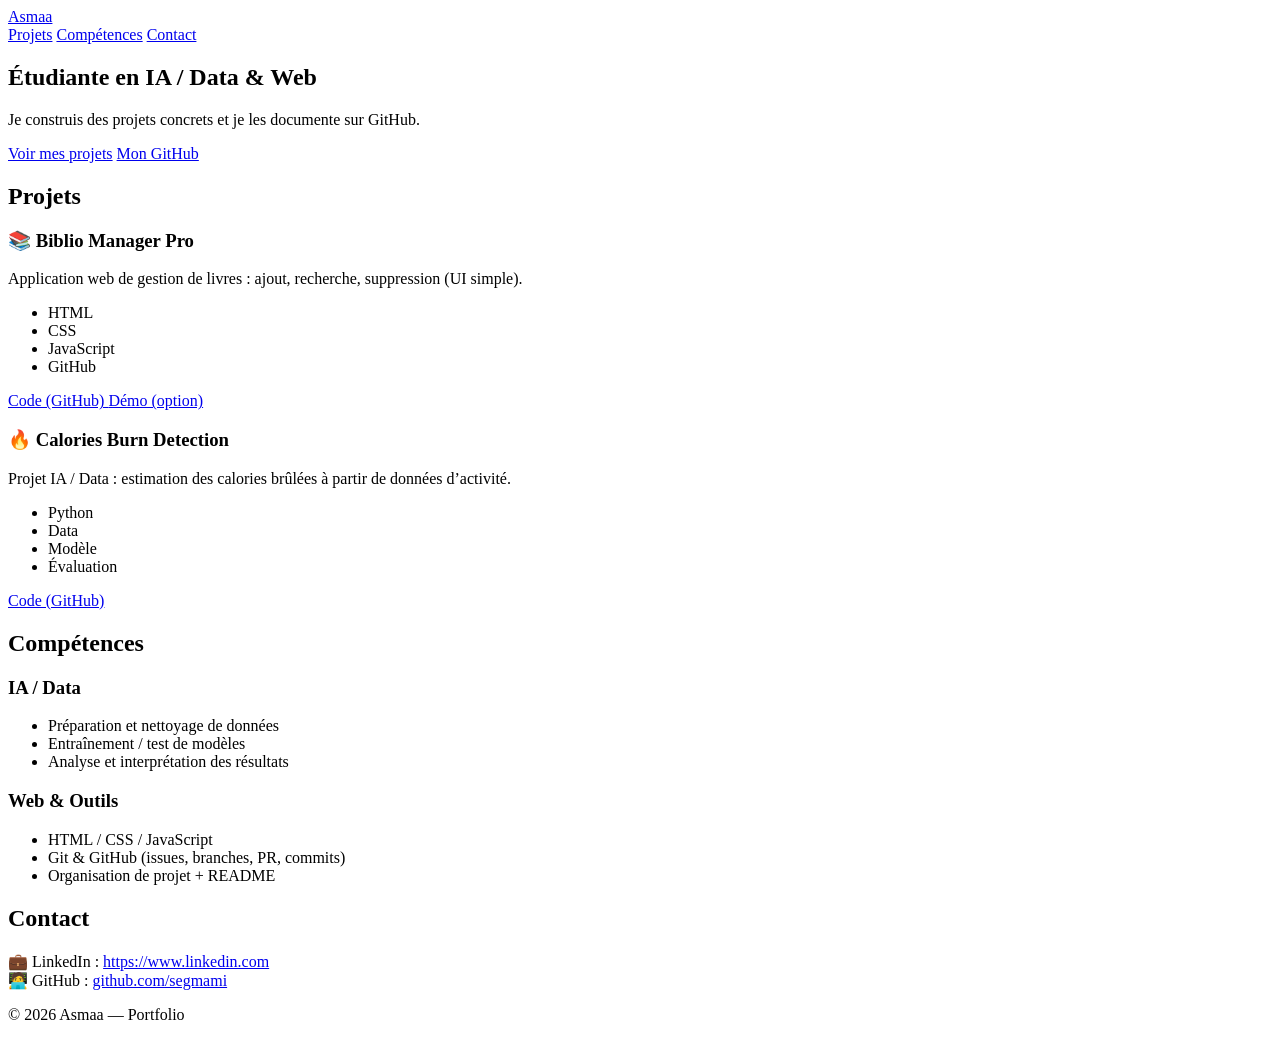
==== index.html @ 9094cfb7 "Update GitHub links and contact information" ====
<!doctype html>
<html lang="fr">
<head>
  <meta charset="utf-8" />
  <meta name="viewport" content="width=device-width, initial-scale=1" />
  <title>Portfolio — Asmaa</title>
  <meta name="description" content="Portfolio GitHub — projets Web & IA/Data" />
  <link rel="stylesheet" href="style.css" />
</head>

<body>
  <header class="header">
    <div class="container">
      <nav class="nav">
        <a class="logo" href="#top">Asmaa</a>
        <div class="nav-links">
          <a href="#projets">Projets</a>
          <a href="#competences">Compétences</a>
          <a href="#contact">Contact</a>
        </div>
      </nav>

      <section class="hero" id="top">
        <h1>Étudiante en IA / Data & Web</h1>
        <p class="subtitle">
          Je construis des projets concrets et je les documente sur GitHub.
        </p>
        <div class="hero-actions">
          <a class="btn primary" href="#projets">Voir mes projets</a>
          <a class="btn" href="https://github.com/segmami" target="_blank" rel="noreferrer">
            Mon GitHub
          </a>
        </div>
      </section>
    </div>
  </header>

  <main class="container">
    <section id="projets" class="section">
      <h2>Projets</h2>

      <div class="grid">
        <article class="card">
          <h3>📚 Biblio Manager Pro</h3>
          <p>
            Application web de gestion de livres : ajout, recherche, suppression (UI simple).
          </p>
          <ul class="tags">
            <li>HTML</li><li>CSS</li><li>JavaScript</li><li>GitHub</li>
          </ul>
          <div class="card-actions">
            <a class="btn small" href="https://github.com/segmami/biblio-manager-pro" target="_blank" rel="noreferrer">
              Code (GitHub)
            </a>
            <a class="btn small ghost" href="#" target="_blank" rel="noreferrer">
              Démo (option)
            </a>
          </div>
        </article>

        <article class="card">
          <h3>🔥 Calories Burn Detection</h3>
          <p>
            Projet IA / Data : estimation des calories brûlées à partir de données d’activité.
          </p>
          <ul class="tags">
            <li>Python</li><li>Data</li><li>Modèle</li><li>Évaluation</li>
          </ul>
          <div class="card-actions">
            <a class="btn small" href="https://github.com/segmami/CALORIES" target="_blank" rel="noreferrer">
              Code (GitHub)
            </a>
          </div>
        </article>
      </div>
    </section>

    <section id="competences" class="section">
      <h2>Compétences</h2>
      <div class="two-cols">
        <div class="panel">
          <h3>IA / Data</h3>
          <ul>
            <li>Préparation et nettoyage de données</li>
            <li>Entraînement / test de modèles</li>
            <li>Analyse et interprétation des résultats</li>
          </ul>
        </div>
        <div class="panel">
          <h3>Web & Outils</h3>
          <ul>
            <li>HTML / CSS / JavaScript</li>
            <li>Git & GitHub (issues, branches, PR, commits)</li>
            <li>Organisation de projet + README</li>
          </ul>
        </div>
      </div>
    </section>

    <section id="contact" class="section">
      <h2>Contact</h2>
      <p>
        💼 LinkedIn : <a href="#" target="_blank" rel="noreferrer">https://www.linkedin.com</a><br />
        🧑‍💻 GitHub : <a href="https://github.com/segmami" target="_blank" rel="noreferrer">github.com/segmami</a>
      </p>
    </section>

    <footer class="footer">
      <p>© <span id="year"></span> Asmaa — Portfolio</p>
    </footer>
  </main>

  <script>
    document.getElementById("year").textContent = new Date().getFullYear();
  </script>
</body>
</html>
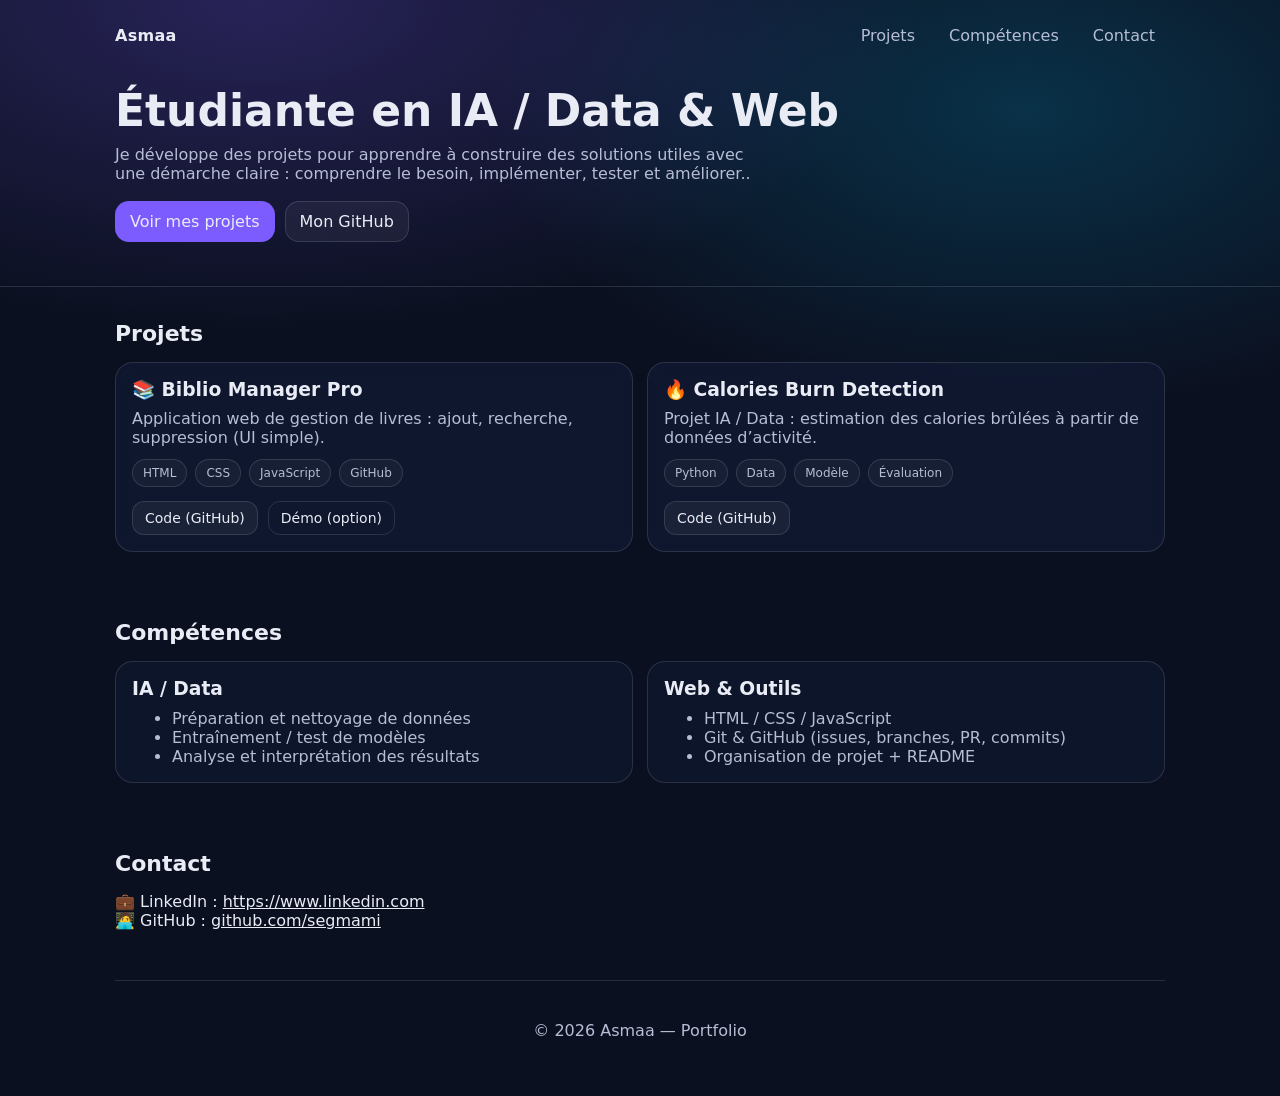
==== commit 89ed9786: "Update title and subtitle in index.html Updated the title and subtitle in the HTML file to include f" ====
--- a/index.html
+++ b/index.html
@@ -3,7 +3,7 @@
 <head>
   <meta charset="utf-8" />
   <meta name="viewport" content="width=device-width, initial-scale=1" />
-  <title>Portfolio — Asmaa</title>
+  <title>Portfolio — Asmaa SEGMAMI</title>
   <meta name="description" content="Portfolio GitHub — projets Web & IA/Data" />
   <link rel="stylesheet" href="style.css" />
 </head>
@@ -23,7 +23,7 @@
       <section class="hero" id="top">
         <h1>Étudiante en IA / Data & Web</h1>
         <p class="subtitle">
-          Je construis des projets concrets et je les documente sur GitHub.
+          Je développe des projets pour apprendre à construire des solutions utiles avec une démarche claire : comprendre le besoin, implémenter, tester et améliorer..
         </p>
         <div class="hero-actions">
           <a class="btn primary" href="#projets">Voir mes projets</a>
--- a/style.css
+++ b/style.css
@@ -0,0 +1,158 @@
+:root{
+  --bg:#0b1020;
+  --card:#111a33;
+  --text:#e9ecf5;
+  --muted:#b6bdd4;
+  --line:rgba(255,255,255,.12);
+  --accent:#7c5cff;
+}
+
+*{ box-sizing:border-box; }
+html{ scroll-behavior:smooth; }
+body{
+  margin:0;
+  font-family: system-ui, -apple-system, Segoe UI, Roboto, Arial, sans-serif;
+  background: radial-gradient(1200px 600px at 20% 0%, rgba(124,92,255,.25), transparent 55%),
+              radial-gradient(900px 500px at 80% 10%, rgba(0,200,255,.18), transparent 60%),
+              var(--bg);
+  color:var(--text);
+}
+
+a{ color:inherit; }
+.container{ width:min(1050px, 92%); margin:0 auto; }
+
+.header{
+  border-bottom:1px solid var(--line);
+  padding:18px 0 34px;
+}
+
+.nav{
+  display:flex;
+  align-items:center;
+  justify-content:space-between;
+  gap:16px;
+}
+
+.logo{
+  font-weight:800;
+  text-decoration:none;
+  letter-spacing:.3px;
+}
+
+.nav-links{
+  display:flex;
+  gap:14px;
+}
+
+.nav-links a{
+  text-decoration:none;
+  color:var(--muted);
+  padding:8px 10px;
+  border-radius:10px;
+}
+.nav-links a:hover{
+  background:rgba(255,255,255,.06);
+  color:var(--text);
+}
+
+.hero{ padding:34px 0 10px; }
+.hero h1{
+  margin:0 0 10px;
+  font-size: clamp(28px, 4vw, 44px);
+  line-height:1.1;
+}
+.subtitle{
+  margin:0 0 18px;
+  color:var(--muted);
+  font-size: 16px;
+  max-width: 65ch;
+}
+
+.hero-actions{ display:flex; gap:10px; flex-wrap:wrap; }
+
+.btn{
+  display:inline-block;
+  text-decoration:none;
+  border:1px solid var(--line);
+  padding:10px 14px;
+  border-radius:14px;
+  color:var(--text);
+  background:rgba(255,255,255,.05);
+}
+.btn:hover{ background:rgba(255,255,255,.09); }
+.btn.primary{
+  background:var(--accent);
+  border-color:transparent;
+}
+.btn.primary:hover{ filter:brightness(1.05); }
+.btn.small{ padding:8px 12px; border-radius:12px; font-size:14px; }
+.btn.ghost{ background:transparent; }
+
+.section{ padding:34px 0; }
+.section h2{
+  margin:0 0 16px;
+  font-size: 22px;
+}
+
+.grid{
+  display:grid;
+  grid-template-columns: repeat(2, minmax(0, 1fr));
+  gap:14px;
+}
+@media (max-width: 820px){
+  .grid{ grid-template-columns: 1fr; }
+}
+
+.card{
+  background:rgba(17,26,51,.75);
+  border:1px solid var(--line);
+  border-radius:18px;
+  padding:16px;
+  backdrop-filter: blur(8px);
+}
+.card h3{ margin:0 0 8px; }
+.card p{ margin:0 0 12px; color:var(--muted); }
+
+.tags{
+  list-style:none;
+  display:flex;
+  flex-wrap:wrap;
+  gap:8px;
+  padding:0;
+  margin:0 0 14px;
+}
+.tags li{
+  font-size:12px;
+  color:var(--muted);
+  border:1px solid var(--line);
+  padding:6px 10px;
+  border-radius:999px;
+  background:rgba(255,255,255,.04);
+}
+
+.card-actions{ display:flex; gap:10px; flex-wrap:wrap; }
+
+.two-cols{
+  display:grid;
+  grid-template-columns: repeat(2, minmax(0, 1fr));
+  gap:14px;
+}
+@media (max-width: 820px){
+  .two-cols{ grid-template-columns: 1fr; }
+}
+
+.panel{
+  background:rgba(17,26,51,.55);
+  border:1px solid var(--line);
+  border-radius:18px;
+  padding:16px;
+}
+.panel h3{ margin:0 0 10px; }
+.panel ul{ margin:0; color:var(--muted); }
+
+.footer{
+  padding:24px 0 40px;
+  border-top:1px solid var(--line);
+  color:var(--muted);
+  text-align:center;
+}
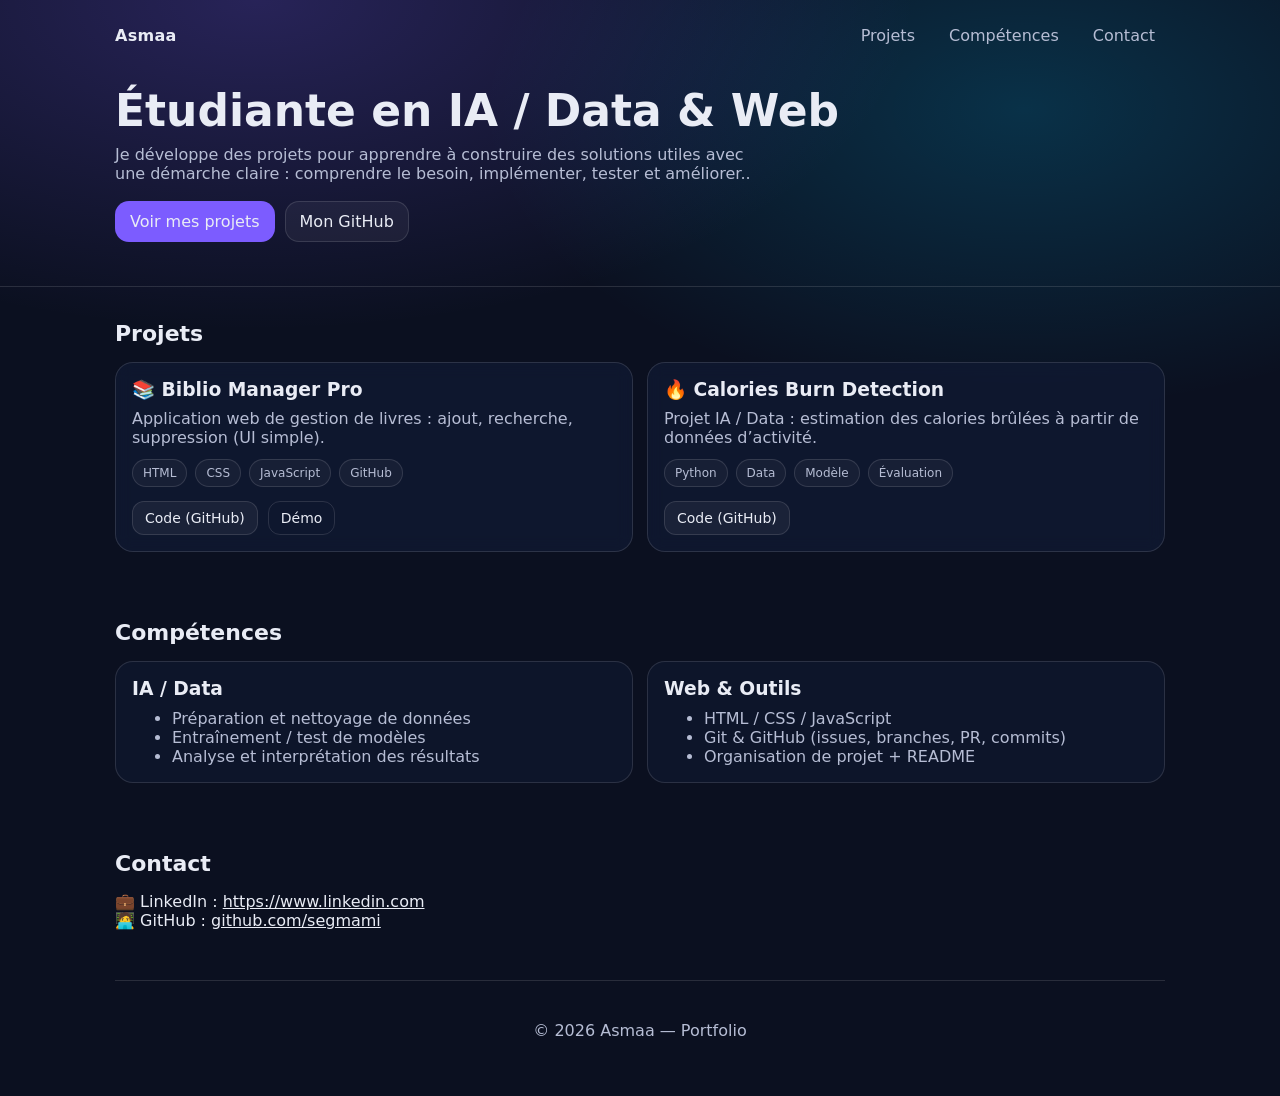
==== commit c2730c10: "Update demo link in index.html" ====
--- a/index.html
+++ b/index.html
@@ -52,8 +52,8 @@
             <a class="btn small" href="https://github.com/segmami/biblio-manager-pro" target="_blank" rel="noreferrer">
               Code (GitHub)
             </a>
-            <a class="btn small ghost" href="#" target="_blank" rel="noreferrer">
-              Démo (option)
+            <a class="btn small ghost" href="https://segmami.github.io/biblio-manager-pro/" target="_blank" rel="noreferrer">
+              Démo
             </a>
           </div>
         </article>
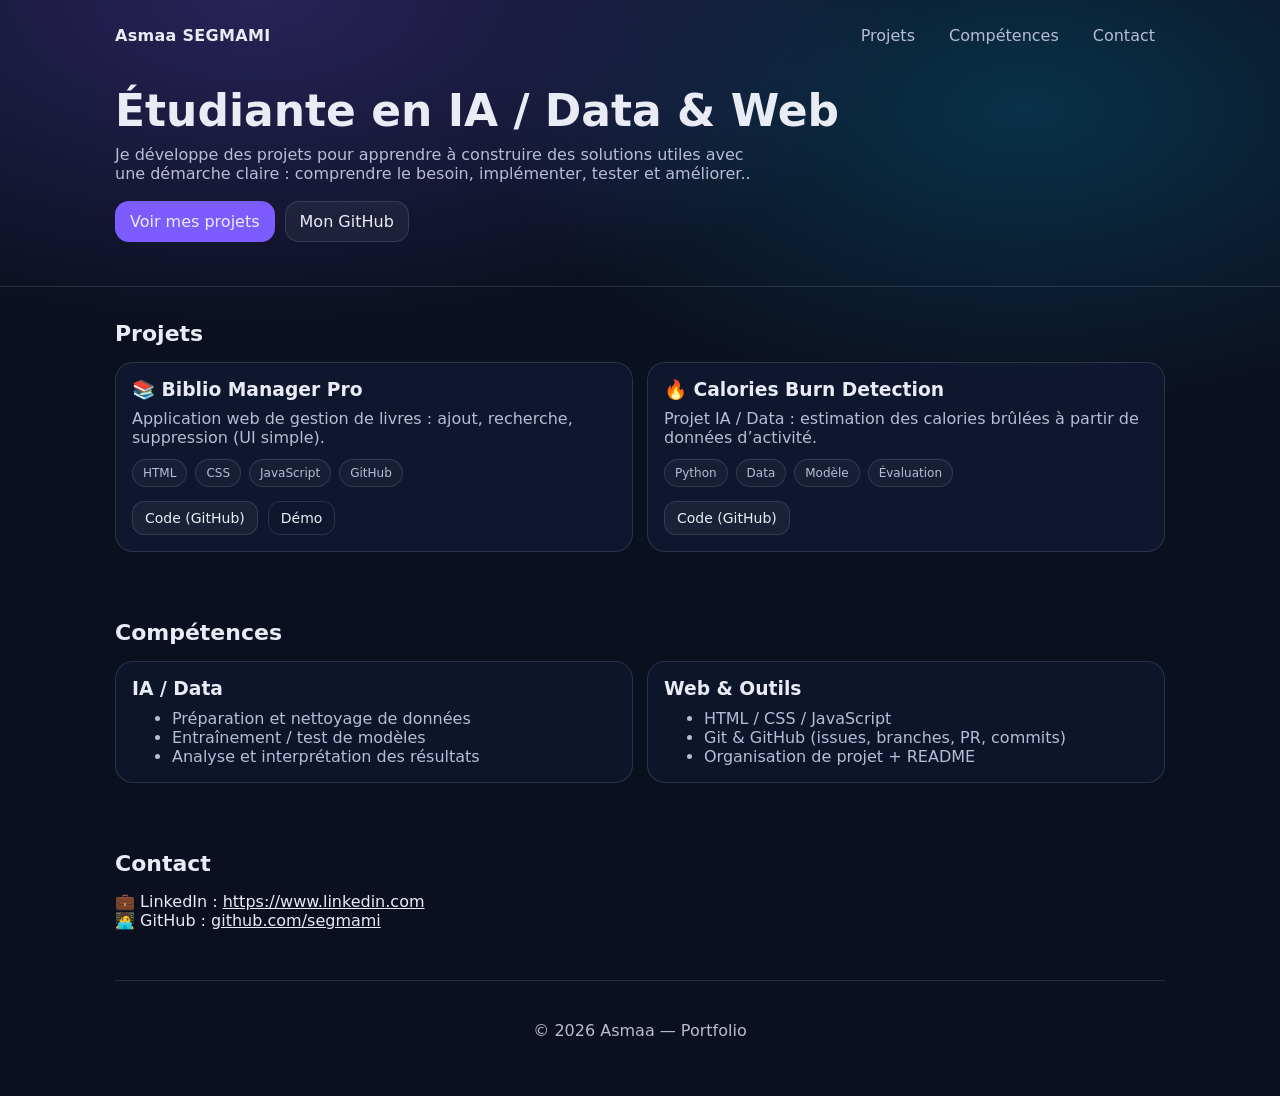
==== commit e2491182: "Update title and logo name in index.html" ====
--- a/index.html
+++ b/index.html
@@ -3,7 +3,7 @@
 <head>
   <meta charset="utf-8" />
   <meta name="viewport" content="width=device-width, initial-scale=1" />
-  <title>Portfolio — Asmaa SEGMAMI</title>
+  <title>Portfolio — Asmaa</title>
   <meta name="description" content="Portfolio GitHub — projets Web & IA/Data" />
   <link rel="stylesheet" href="style.css" />
 </head>
@@ -12,7 +12,7 @@
   <header class="header">
     <div class="container">
       <nav class="nav">
-        <a class="logo" href="#top">Asmaa</a>
+        <a class="logo" href="#top">Asmaa SEGMAMI</a>
         <div class="nav-links">
           <a href="#projets">Projets</a>
           <a href="#competences">Compétences</a>
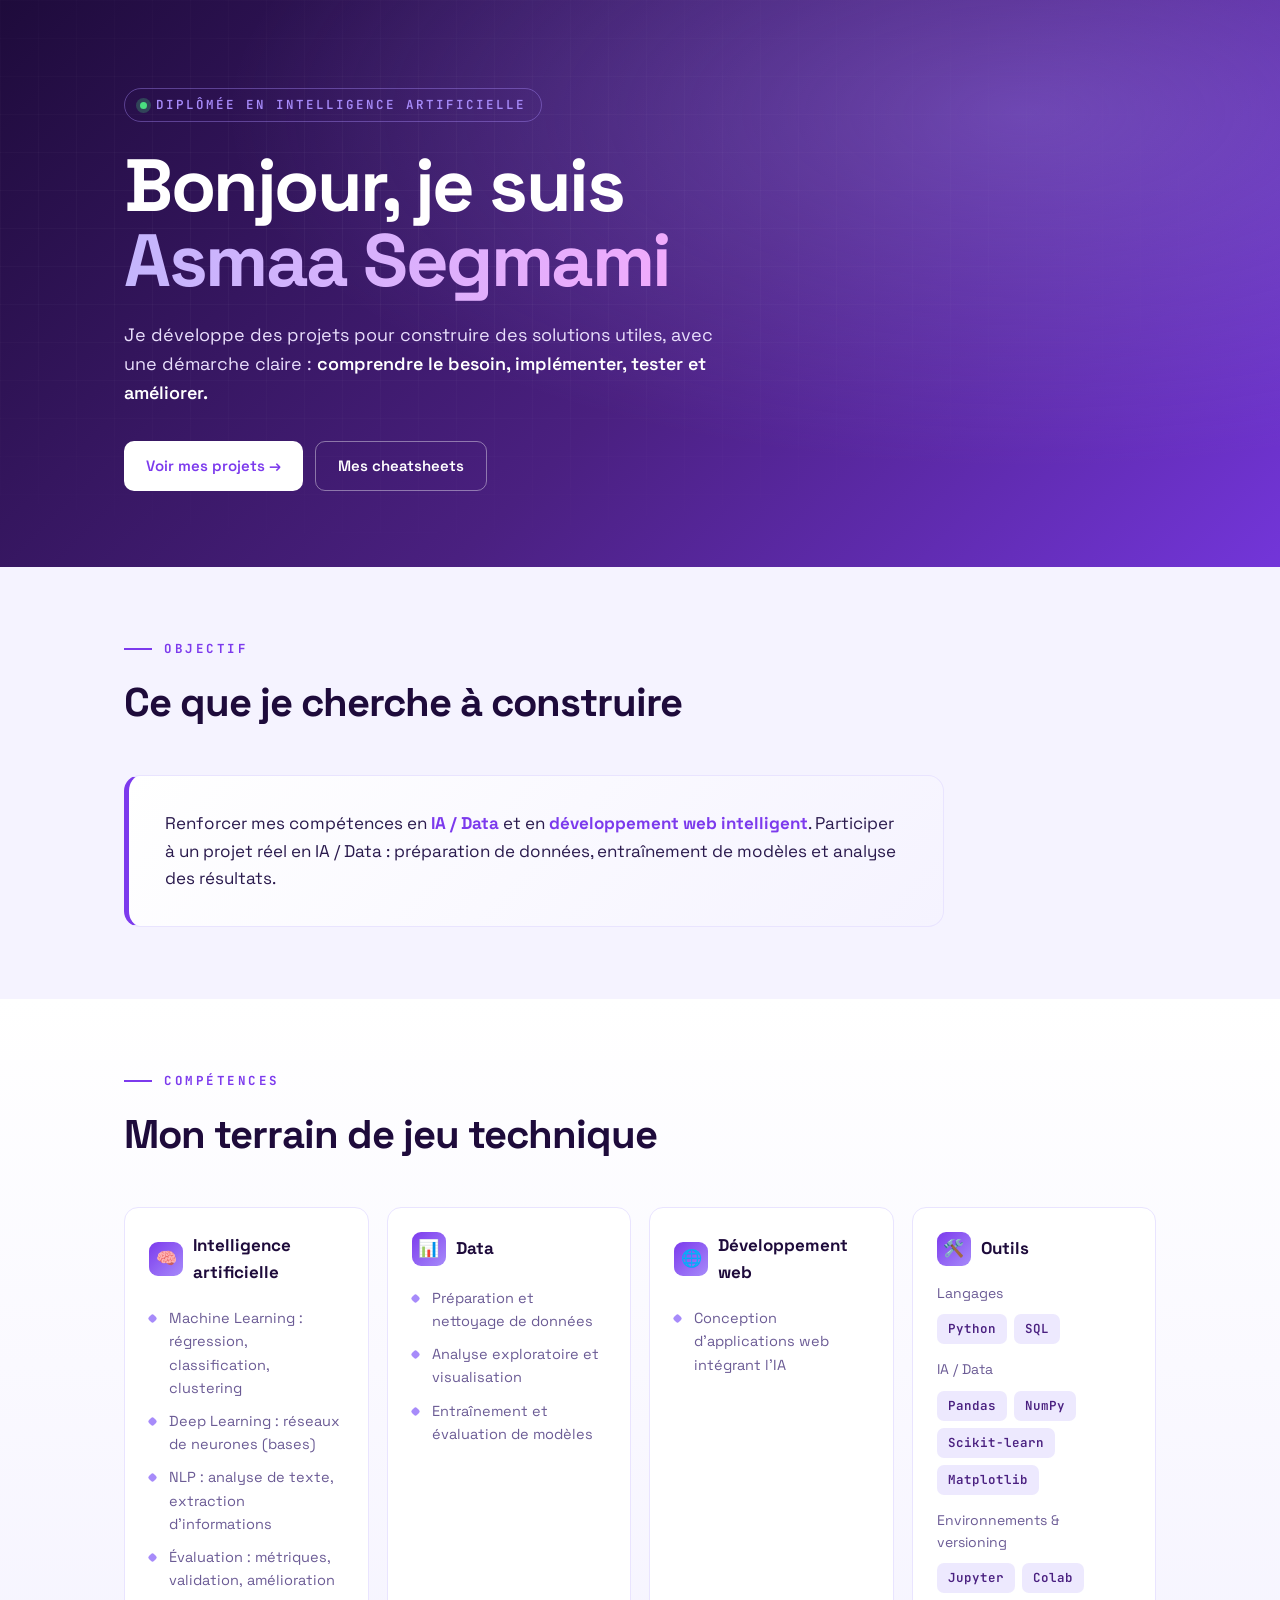
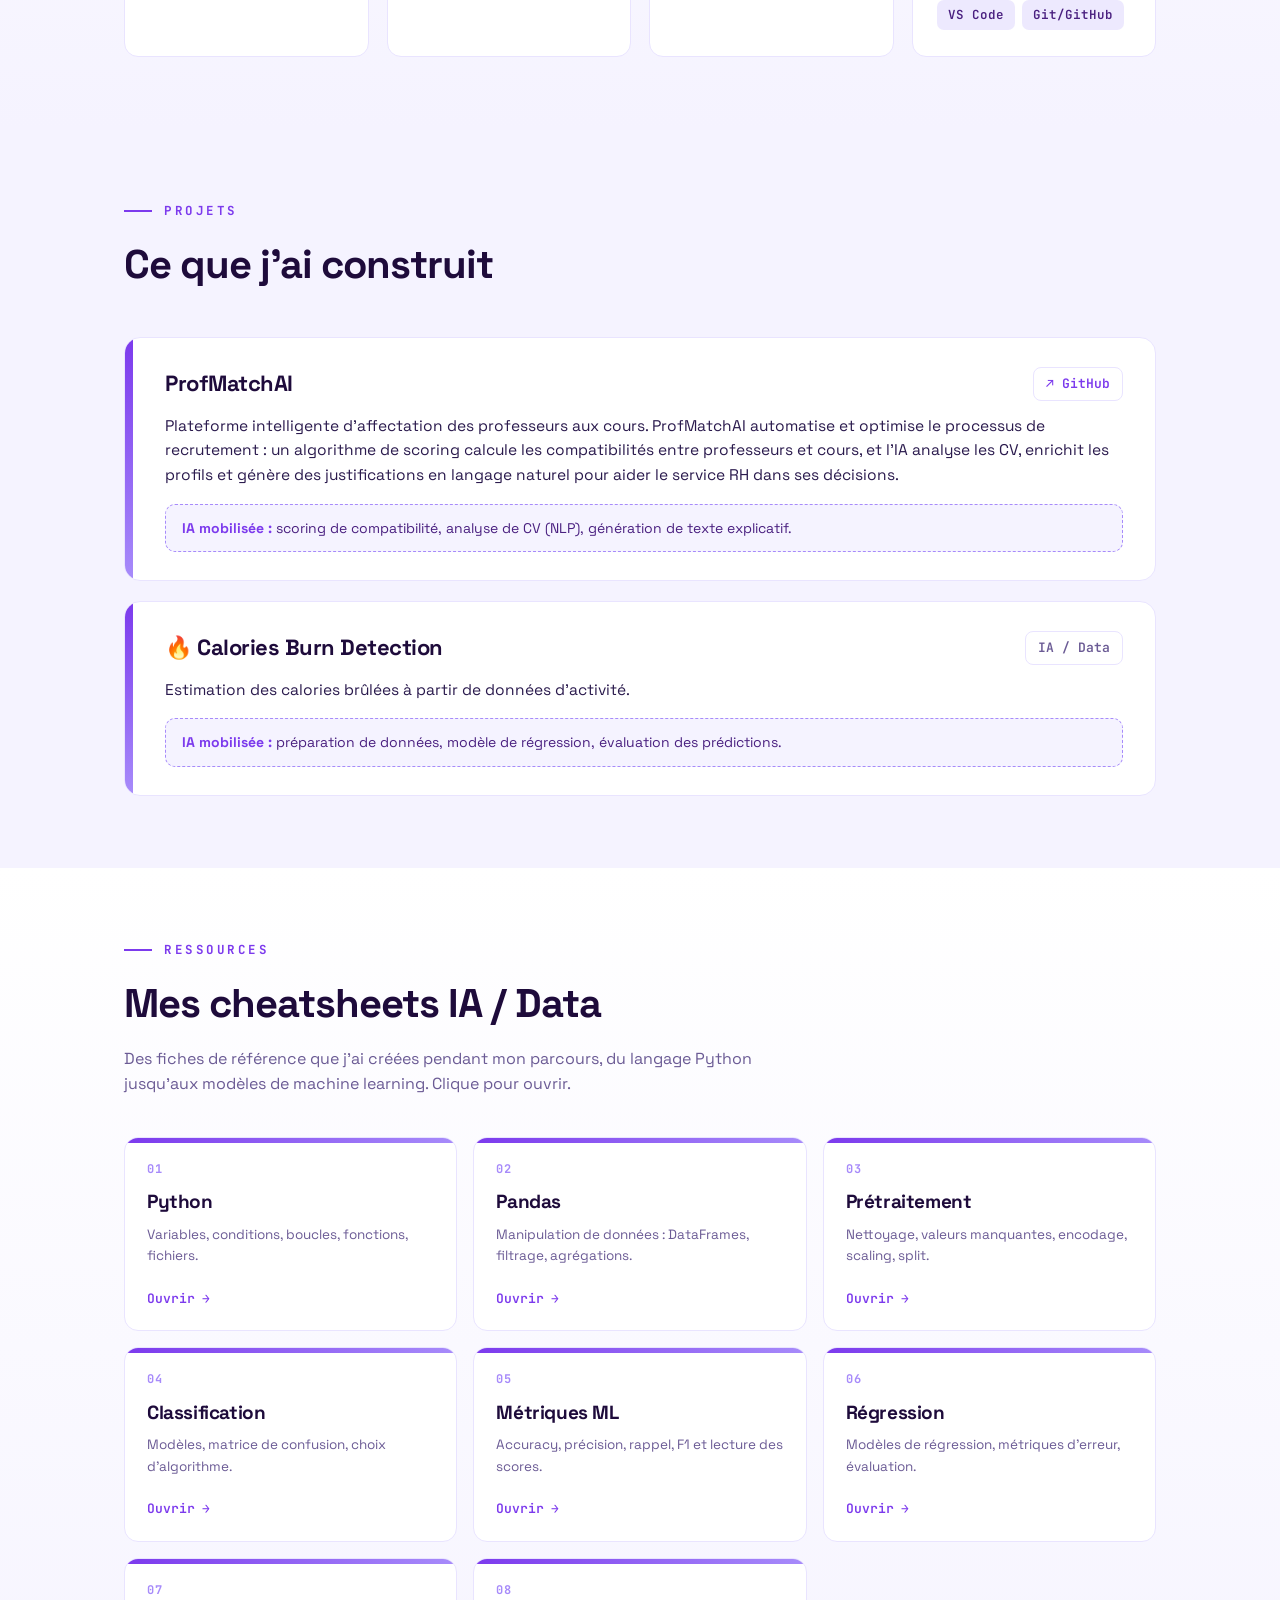
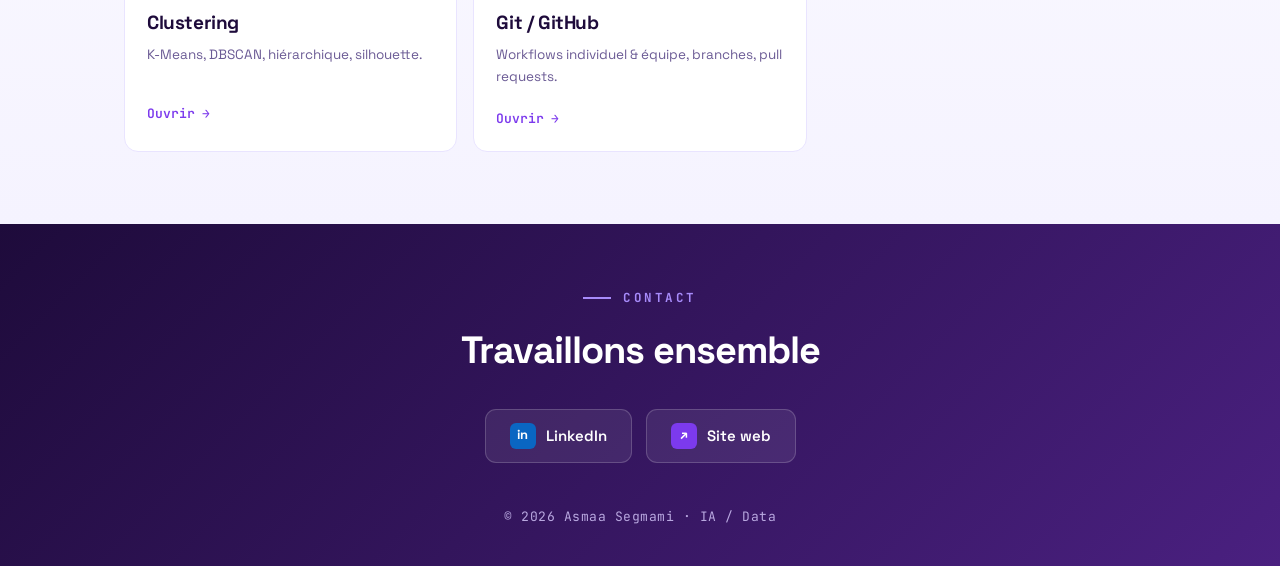
==== commit 5d7f164a: "Add files via upload" ====
--- a/index.html
+++ b/index.html
@@ -1,117 +1,515 @@
-<!doctype html>
+<!DOCTYPE html>
 <html lang="fr">
 <head>
-  <meta charset="utf-8" />
-  <meta name="viewport" content="width=device-width, initial-scale=1" />
-  <title>Portfolio — Asmaa</title>
-  <meta name="description" content="Portfolio GitHub — projets Web & IA/Data" />
-  <link rel="stylesheet" href="style.css" />
+<meta charset="UTF-8">
+<meta name="viewport" content="width=device-width, initial-scale=1.0">
+<title>Asmaa Segmami · Portfolio IA / Data</title>
+<link rel="preconnect" href="https://fonts.googleapis.com">
+<link href="https://fonts.googleapis.com/css2?family=Space+Grotesk:wght@400;500;600;700;800&family=JetBrains+Mono:wght@400;600;700&display=swap" rel="stylesheet">
+<style>
+  :root {
+    --deep:   #1e0b3b;
+    --dark:   #2d1554;
+    --mid:    #4a2080;
+    --accent: #7c3aed;
+    --accent2:#8b5cf6;
+    --soft:   #a78bfa;
+    --light:  #ede9fe;
+    --pale:   #f5f3ff;
+    --white:  #ffffff;
+    --ink:    #2a1a4d;
+    --muted:  #6b5b95;
+    --code-bg:#140830;
+    --line:   #e9e4ff;
+  }
+
+  * { box-sizing: border-box; margin: 0; padding: 0; }
+  html { scroll-behavior: smooth; }
+  body {
+    background: var(--pale);
+    font-family: 'Space Grotesk', sans-serif;
+    color: var(--ink);
+    line-height: 1.6;
+    -webkit-font-smoothing: antialiased;
+  }
+  a { color: inherit; text-decoration: none; }
+  .wrap { max-width: 1080px; margin: 0 auto; padding: 0 24px; }
+
+  /* ---------- HERO ---------- */
+  .hero {
+    background:
+      radial-gradient(ellipse at 80% 20%, rgba(167,139,250,0.35) 0%, transparent 55%),
+      linear-gradient(135deg, var(--deep) 0%, var(--mid) 55%, var(--accent) 110%);
+    color: var(--white);
+    padding: 88px 0 76px;
+    position: relative;
+    overflow: hidden;
+  }
+  .hero::after {
+    content: '';
+    position: absolute;
+    inset: 0;
+    background-image:
+      linear-gradient(rgba(255,255,255,0.04) 1px, transparent 1px),
+      linear-gradient(90deg, rgba(255,255,255,0.04) 1px, transparent 1px);
+    background-size: 38px 38px;
+    mask-image: radial-gradient(ellipse at 30% 40%, #000 0%, transparent 75%);
+  }
+  .hero-inner { position: relative; z-index: 1; }
+  .eyebrow {
+    display: inline-flex; align-items: center; gap: 9px;
+    font-family: 'JetBrains Mono', monospace;
+    font-size: 12.5px; font-weight: 600; letter-spacing: 2px; text-transform: uppercase;
+    color: var(--soft);
+    border: 1px solid rgba(167,139,250,0.4);
+    border-radius: 999px;
+    padding: 6px 15px;
+    margin-bottom: 26px;
+  }
+  .eyebrow .dot {
+    width: 7px; height: 7px; border-radius: 50%; background: #4ade80;
+    box-shadow: 0 0 0 4px rgba(74,222,128,0.25);
+  }
+  .hero h1 {
+    font-size: clamp(40px, 7vw, 74px);
+    font-weight: 800;
+    letter-spacing: -2.5px;
+    line-height: 1.02;
+    margin-bottom: 22px;
+  }
+  .hero h1 .grad {
+    background: linear-gradient(90deg, #c4b5fd, #f0abfc);
+    -webkit-background-clip: text; background-clip: text; color: transparent;
+  }
+  .hero p {
+    font-size: 18px;
+    max-width: 620px;
+    color: #e9defc;
+    margin-bottom: 34px;
+  }
+  .hero p b { color: #fff; font-weight: 600; }
+  .cta-row { display: flex; flex-wrap: wrap; gap: 12px; }
+  .btn {
+    display: inline-flex; align-items: center; gap: 8px;
+    font-weight: 600; font-size: 15px;
+    padding: 12px 22px; border-radius: 10px;
+    transition: transform .15s ease, box-shadow .15s ease;
+  }
+  .btn-main { background: var(--white); color: var(--accent); }
+  .btn-main:hover { transform: translateY(-2px); box-shadow: 0 10px 26px rgba(0,0,0,0.28); }
+  .btn-ghost { border: 1.5px solid rgba(255,255,255,0.4); color: #fff; }
+  .btn-ghost:hover { background: rgba(255,255,255,0.1); transform: translateY(-2px); }
+
+  /* ---------- SECTION SHELL ---------- */
+  section.block { padding: 72px 0; }
+  .sec-head { margin-bottom: 40px; }
+  .sec-kicker {
+    font-family: 'JetBrains Mono', monospace;
+    font-size: 12.5px; font-weight: 700; letter-spacing: 2.5px; text-transform: uppercase;
+    color: var(--accent);
+    display: flex; align-items: center; gap: 12px;
+    margin-bottom: 12px;
+  }
+  .sec-kicker::before {
+    content: ''; width: 28px; height: 2px; background: var(--accent); display: inline-block;
+  }
+  .sec-title {
+    font-size: clamp(28px, 4vw, 40px);
+    font-weight: 800; letter-spacing: -1px; color: var(--deep);
+  }
+
+  /* ---------- OBJECTIF ---------- */
+  .objectif {
+    background: linear-gradient(135deg, #fff 0%, var(--pale) 100%);
+    border: 1.5px solid var(--line);
+    border-left: 5px solid var(--accent);
+    border-radius: 16px;
+    padding: 34px 36px;
+    font-size: 17px;
+    color: var(--ink);
+    max-width: 820px;
+  }
+  .objectif b { color: var(--accent); font-weight: 700; }
+
+  /* ---------- COMPETENCES ---------- */
+  .skills-grid {
+    display: grid;
+    grid-template-columns: repeat(auto-fit, minmax(240px, 1fr));
+    gap: 18px;
+  }
+  .skill-card {
+    background: var(--white);
+    border: 1.5px solid var(--line);
+    border-radius: 14px;
+    padding: 24px 24px 26px;
+    transition: transform .18s ease, box-shadow .18s ease, border-color .18s ease;
+  }
+  .skill-card:hover {
+    transform: translateY(-4px);
+    box-shadow: 0 16px 34px rgba(124,58,237,0.13);
+    border-color: var(--soft);
+  }
+  .skill-card h3 {
+    font-size: 17px; font-weight: 800; color: var(--deep);
+    display: flex; align-items: center; gap: 10px;
+    margin-bottom: 16px;
+  }
+  .skill-ico {
+    width: 34px; height: 34px; border-radius: 9px;
+    display: inline-flex; align-items: center; justify-content: center;
+    background: linear-gradient(135deg, var(--accent), var(--soft));
+    color: #fff; font-size: 17px; flex-shrink: 0;
+  }
+  .skill-card ul { list-style: none; }
+  .skill-card li {
+    font-size: 14.5px; color: var(--muted);
+    padding: 5px 0 5px 20px; position: relative;
+  }
+  .skill-card li::before {
+    content: ''; position: absolute; left: 0; top: 13px;
+    width: 7px; height: 7px; border-radius: 2px;
+    background: var(--soft); transform: rotate(45deg);
+  }
+  .chips { display: flex; flex-wrap: wrap; gap: 7px; margin-top: 4px; }
+  .chip {
+    font-family: 'JetBrains Mono', monospace;
+    font-size: 12.5px; font-weight: 600;
+    background: var(--light); color: var(--mid);
+    padding: 5px 11px; border-radius: 7px;
+  }
+
+  /* ---------- PROJETS ---------- */
+  .proj { display: flex; flex-direction: column; gap: 20px; }
+  .proj-card {
+    background: var(--white);
+    border: 1.5px solid var(--line);
+    border-radius: 16px;
+    overflow: hidden;
+    display: grid;
+    grid-template-columns: 8px 1fr;
+    transition: box-shadow .18s ease, transform .18s ease;
+  }
+  .proj-card:hover { box-shadow: 0 18px 40px rgba(124,58,237,0.12); transform: translateY(-3px); }
+  .proj-bar { background: linear-gradient(180deg, var(--accent), var(--soft)); }
+  .proj-body { padding: 28px 32px; }
+  .proj-top { display: flex; align-items: center; justify-content: space-between; flex-wrap: wrap; gap: 10px; margin-bottom: 12px; }
+  .proj-name { font-size: 22px; font-weight: 800; color: var(--deep); letter-spacing: -0.5px; }
+  .proj-link {
+    font-family: 'JetBrains Mono', monospace; font-size: 13px; font-weight: 600;
+    color: var(--accent); display: inline-flex; align-items: center; gap: 6px;
+    border: 1px solid var(--line); border-radius: 8px; padding: 6px 12px;
+    transition: background .15s ease;
+  }
+  .proj-link:hover { background: var(--pale); }
+  .proj-desc { font-size: 15.5px; color: var(--ink); margin-bottom: 16px; }
+  .proj-ai {
+    font-size: 14px; color: var(--mid);
+    background: var(--pale); border-radius: 10px; padding: 12px 16px;
+    border: 1px dashed var(--soft);
+  }
+  .proj-ai b { color: var(--accent); }
+
+  /* ---------- CHEATSHEETS GALLERY ---------- */
+  .cs-grid {
+    display: grid;
+    grid-template-columns: repeat(auto-fill, minmax(250px, 1fr));
+    gap: 16px;
+  }
+  .cs-card {
+    position: relative;
+    background: var(--white);
+    border: 1.5px solid var(--line);
+    border-radius: 14px;
+    padding: 22px 22px 20px;
+    overflow: hidden;
+    transition: transform .18s ease, box-shadow .18s ease, border-color .18s ease;
+  }
+  .cs-card::before {
+    content: '';
+    position: absolute; top: 0; left: 0; right: 0; height: 5px;
+    background: linear-gradient(90deg, var(--accent), var(--soft));
+  }
+  .cs-card:hover {
+    transform: translateY(-5px);
+    box-shadow: 0 18px 38px rgba(124,58,237,0.16);
+    border-color: var(--soft);
+  }
+  .cs-num {
+    font-family: 'JetBrains Mono', monospace;
+    font-size: 12px; font-weight: 700; color: var(--soft);
+    letter-spacing: 1px;
+  }
+  .cs-title {
+    font-size: 19px; font-weight: 800; color: var(--deep);
+    margin: 8px 0 6px; letter-spacing: -0.4px;
+  }
+  .cs-tag { font-size: 13.5px; color: var(--muted); margin-bottom: 18px; min-height: 38px; }
+  .cs-open {
+    font-family: 'JetBrains Mono', monospace; font-size: 13px; font-weight: 600;
+    color: var(--accent); display: inline-flex; align-items: center; gap: 7px;
+  }
+  .cs-open .arr { transition: transform .15s ease; }
+  .cs-card:hover .cs-open .arr { transform: translateX(4px); }
+  .cs-link-abs { position: absolute; inset: 0; }
+
+  /* ---------- CONTACT / FOOTER ---------- */
+  footer {
+    background: linear-gradient(135deg, var(--deep), var(--mid));
+    color: #fff;
+    padding: 64px 0 38px;
+    text-align: center;
+  }
+  footer .sec-kicker { color: var(--soft); justify-content: center; }
+  footer .sec-kicker::before { background: var(--soft); }
+  footer h2 { font-size: clamp(26px, 4vw, 38px); font-weight: 800; letter-spacing: -1px; margin-bottom: 28px; }
+  .contact-row { display: flex; flex-wrap: wrap; gap: 14px; justify-content: center; margin-bottom: 44px; }
+  .contact-btn {
+    display: inline-flex; align-items: center; gap: 10px;
+    font-weight: 600; font-size: 15px;
+    padding: 13px 24px; border-radius: 11px;
+    background: rgba(255,255,255,0.08);
+    border: 1px solid rgba(255,255,255,0.18);
+    transition: background .15s ease, transform .15s ease;
+  }
+  .contact-btn:hover { background: rgba(255,255,255,0.16); transform: translateY(-2px); }
+  .contact-btn .ic {
+    width: 26px; height: 26px; border-radius: 6px;
+    display: inline-flex; align-items: center; justify-content: center;
+    font-weight: 800; font-size: 13px; flex-shrink: 0;
+  }
+  .ic-li { background: #0a66c2; }
+  .ic-gh { background: #1a1a1a; }
+  .ic-web { background: var(--accent); }
+  .copyr { font-size: 13px; color: #b9a8e0; font-family: 'JetBrains Mono', monospace; letter-spacing: 0.5px; }
+
+  @media (max-width: 600px) {
+    .hero { padding: 64px 0 56px; }
+    section.block { padding: 54px 0; }
+    .objectif { padding: 26px 24px; }
+    .proj-body { padding: 22px 22px; }
+  }
+</style>
 </head>
-
 <body>
-  <header class="header">
-    <div class="container">
-      <nav class="nav">
-        <a class="logo" href="#top">Asmaa SEGMAMI</a>
-        <div class="nav-links">
-          <a href="#projets">Projets</a>
-          <a href="#competences">Compétences</a>
-          <a href="#contact">Contact</a>
+
+<!-- HERO -->
+<header class="hero">
+  <div class="wrap hero-inner">
+    <span class="eyebrow"><span class="dot"></span>Diplômée en intelligence artificielle</span>
+    <h1>Bonjour, je suis<br><span class="grad">Asmaa Segmami</span></h1>
+    <p>Je développe des projets pour construire des solutions utiles, avec une démarche claire : <b>comprendre le besoin, implémenter, tester et améliorer.</b></p>
+    <div class="cta-row">
+      <a class="btn btn-main" href="#projets">Voir mes projets →</a>
+      <a class="btn btn-ghost" href="#cheatsheets">Mes cheatsheets</a>
+    </div>
+  </div>
+</header>
+
+<!-- OBJECTIF -->
+<section class="block" id="objectif">
+  <div class="wrap">
+    <div class="sec-head">
+      <div class="sec-kicker">Objectif</div>
+      <h2 class="sec-title">Ce que je cherche à construire</h2>
+    </div>
+    <div class="objectif">
+      Renforcer mes compétences en <b>IA / Data</b> et en <b>développement web intelligent</b>.
+      Participer à un projet réel en IA / Data : préparation de données, entraînement de modèles
+      et analyse des résultats.
+    </div>
+  </div>
+</section>
+
+<!-- COMPETENCES -->
+<section class="block" id="competences" style="background:linear-gradient(180deg,#fff,var(--pale));">
+  <div class="wrap">
+    <div class="sec-head">
+      <div class="sec-kicker">Compétences</div>
+      <h2 class="sec-title">Mon terrain de jeu technique</h2>
+    </div>
+    <div class="skills-grid">
+
+      <div class="skill-card">
+        <h3><span class="skill-ico">🧠</span>Intelligence artificielle</h3>
+        <ul>
+          <li>Machine Learning : régression, classification, clustering</li>
+          <li>Deep Learning : réseaux de neurones (bases)</li>
+          <li>NLP : analyse de texte, extraction d'informations</li>
+          <li>Évaluation : métriques, validation, amélioration</li>
+        </ul>
+      </div>
+
+      <div class="skill-card">
+        <h3><span class="skill-ico">📊</span>Data</h3>
+        <ul>
+          <li>Préparation et nettoyage de données</li>
+          <li>Analyse exploratoire et visualisation</li>
+          <li>Entraînement et évaluation de modèles</li>
+        </ul>
+      </div>
+
+      <div class="skill-card">
+        <h3><span class="skill-ico">🌐</span>Développement web</h3>
+        <ul>
+          <li>Conception d'applications web intégrant l'IA</li>
+        </ul>
+      </div>
+
+      <div class="skill-card">
+        <h3><span class="skill-ico">🛠️</span>Outils</h3>
+        <p style="font-size:14px;color:var(--muted);margin-bottom:10px;">Langages</p>
+        <div class="chips"><span class="chip">Python</span><span class="chip">SQL</span></div>
+        <p style="font-size:14px;color:var(--muted);margin:14px 0 10px;">IA / Data</p>
+        <div class="chips"><span class="chip">Pandas</span><span class="chip">NumPy</span><span class="chip">Scikit-learn</span><span class="chip">Matplotlib</span></div>
+        <p style="font-size:14px;color:var(--muted);margin:14px 0 10px;">Environnements & versioning</p>
+        <div class="chips"><span class="chip">Jupyter</span><span class="chip">Colab</span><span class="chip">VS Code</span><span class="chip">Git/GitHub</span></div>
+      </div>
+
+    </div>
+  </div>
+</section>
+
+<!-- PROJETS -->
+<section class="block" id="projets">
+  <div class="wrap">
+    <div class="sec-head">
+      <div class="sec-kicker">Projets</div>
+      <h2 class="sec-title">Ce que j'ai construit</h2>
+    </div>
+    <div class="proj">
+
+      <div class="proj-card">
+        <div class="proj-bar"></div>
+        <div class="proj-body">
+          <div class="proj-top">
+            <span class="proj-name">ProfMatchAI</span>
+            <a class="proj-link" href="https://github.com/YvanJaures/ProfMatchAI" target="_blank" rel="noopener">↗ GitHub</a>
+          </div>
+          <p class="proj-desc">
+            Plateforme intelligente d'affectation des professeurs aux cours. ProfMatchAI automatise
+            et optimise le processus de recrutement : un algorithme de scoring calcule les compatibilités
+            entre professeurs et cours, et l'IA analyse les CV, enrichit les profils et génère des
+            justifications en langage naturel pour aider le service RH dans ses décisions.
+          </p>
+          <div class="proj-ai"><b>IA mobilisée :</b> scoring de compatibilité, analyse de CV (NLP), génération de texte explicatif.</div>
         </div>
-      </nav>
-
-      <section class="hero" id="top">
-        <h1>Étudiante en IA / Data & Web</h1>
-        <p class="subtitle">
-          Je développe des projets pour apprendre à construire des solutions utiles avec une démarche claire : comprendre le besoin, implémenter, tester et améliorer..
-        </p>
-        <div class="hero-actions">
-          <a class="btn primary" href="#projets">Voir mes projets</a>
-          <a class="btn" href="https://github.com/segmami" target="_blank" rel="noreferrer">
-            Mon GitHub
-          </a>
+      </div>
+
+      <div class="proj-card">
+        <div class="proj-bar"></div>
+        <div class="proj-body">
+          <div class="proj-top">
+            <span class="proj-name">🔥 Calories Burn Detection</span>
+            <span class="proj-link" style="color:var(--muted);">IA / Data</span>
+          </div>
+          <p class="proj-desc">
+            Estimation des calories brûlées à partir de données d'activité.
+          </p>
+          <div class="proj-ai"><b>IA mobilisée :</b> préparation de données, modèle de régression, évaluation des prédictions.</div>
         </div>
-      </section>
-    </div>
-  </header>
-
-  <main class="container">
-    <section id="projets" class="section">
-      <h2>Projets</h2>
-
-      <div class="grid">
-        <article class="card">
-          <h3>📚 Biblio Manager Pro</h3>
-          <p>
-            Application web de gestion de livres : ajout, recherche, suppression (UI simple).
-          </p>
-          <ul class="tags">
-            <li>HTML</li><li>CSS</li><li>JavaScript</li><li>GitHub</li>
-          </ul>
-          <div class="card-actions">
-            <a class="btn small" href="https://github.com/segmami/biblio-manager-pro" target="_blank" rel="noreferrer">
-              Code (GitHub)
-            </a>
-            <a class="btn small ghost" href="https://segmami.github.io/biblio-manager-pro/" target="_blank" rel="noreferrer">
-              Démo
-            </a>
-          </div>
-        </article>
-
-        <article class="card">
-          <h3>🔥 Calories Burn Detection</h3>
-          <p>
-            Projet IA / Data : estimation des calories brûlées à partir de données d’activité.
-          </p>
-          <ul class="tags">
-            <li>Python</li><li>Data</li><li>Modèle</li><li>Évaluation</li>
-          </ul>
-          <div class="card-actions">
-            <a class="btn small" href="https://github.com/segmami/CALORIES" target="_blank" rel="noreferrer">
-              Code (GitHub)
-            </a>
-          </div>
-        </article>
-      </div>
-    </section>
-
-    <section id="competences" class="section">
-      <h2>Compétences</h2>
-      <div class="two-cols">
-        <div class="panel">
-          <h3>IA / Data</h3>
-          <ul>
-            <li>Préparation et nettoyage de données</li>
-            <li>Entraînement / test de modèles</li>
-            <li>Analyse et interprétation des résultats</li>
-          </ul>
-        </div>
-        <div class="panel">
-          <h3>Web & Outils</h3>
-          <ul>
-            <li>HTML / CSS / JavaScript</li>
-            <li>Git & GitHub (issues, branches, PR, commits)</li>
-            <li>Organisation de projet + README</li>
-          </ul>
-        </div>
-      </div>
-    </section>
-
-    <section id="contact" class="section">
-      <h2>Contact</h2>
-      <p>
-        💼 LinkedIn : <a href="#" target="_blank" rel="noreferrer">https://www.linkedin.com</a><br />
-        🧑‍💻 GitHub : <a href="https://github.com/segmami" target="_blank" rel="noreferrer">github.com/segmami</a>
+      </div>
+
+    </div>
+  </div>
+</section>
+
+<!-- CHEATSHEETS -->
+<section class="block" id="cheatsheets" style="background:linear-gradient(180deg,#fff,var(--pale));">
+  <div class="wrap">
+    <div class="sec-head">
+      <div class="sec-kicker">Ressources</div>
+      <h2 class="sec-title">Mes cheatsheets IA / Data</h2>
+      <p style="color:var(--muted);font-size:16px;margin-top:10px;max-width:640px;">
+        Des fiches de référence que j'ai créées pendant mon parcours, du langage Python jusqu'aux
+        modèles de machine learning. Clique pour ouvrir.
       </p>
-    </section>
-
-    <footer class="footer">
-      <p>© <span id="year"></span> Asmaa — Portfolio</p>
-    </footer>
-  </main>
-
-  <script>
-    document.getElementById("year").textContent = new Date().getFullYear();
-  </script>
+    </div>
+    <div class="cs-grid">
+
+      <div class="cs-card">
+        <a class="cs-link-abs" href="1_python_cheatsheet.html"></a>
+        <div class="cs-num">01</div>
+        <div class="cs-title">Python</div>
+        <div class="cs-tag">Variables, conditions, boucles, fonctions, fichiers.</div>
+        <span class="cs-open">Ouvrir <span class="arr">→</span></span>
+      </div>
+
+      <div class="cs-card">
+        <a class="cs-link-abs" href="2_pandas_cheatsheet.html"></a>
+        <div class="cs-num">02</div>
+        <div class="cs-title">Pandas</div>
+        <div class="cs-tag">Manipulation de données : DataFrames, filtrage, agrégations.</div>
+        <span class="cs-open">Ouvrir <span class="arr">→</span></span>
+      </div>
+
+      <div class="cs-card">
+        <a class="cs-link-abs" href="3_pretraitement_cheatsheet.html"></a>
+        <div class="cs-num">03</div>
+        <div class="cs-title">Prétraitement</div>
+        <div class="cs-tag">Nettoyage, valeurs manquantes, encodage, scaling, split.</div>
+        <span class="cs-open">Ouvrir <span class="arr">→</span></span>
+      </div>
+
+      <div class="cs-card">
+        <a class="cs-link-abs" href="4_classification_cheatsheet.html"></a>
+        <div class="cs-num">04</div>
+        <div class="cs-title">Classification</div>
+        <div class="cs-tag">Modèles, matrice de confusion, choix d'algorithme.</div>
+        <span class="cs-open">Ouvrir <span class="arr">→</span></span>
+      </div>
+
+      <div class="cs-card">
+        <a class="cs-link-abs" href="4_cheatsheet_ml_metrics.html"></a>
+        <div class="cs-num">05</div>
+        <div class="cs-title">Métriques ML</div>
+        <div class="cs-tag">Accuracy, précision, rappel, F1 et lecture des scores.</div>
+        <span class="cs-open">Ouvrir <span class="arr">→</span></span>
+      </div>
+
+      <div class="cs-card">
+        <a class="cs-link-abs" href="5_regression_cheatsheet.html"></a>
+        <div class="cs-num">06</div>
+        <div class="cs-title">Régression</div>
+        <div class="cs-tag">Modèles de régression, métriques d'erreur, évaluation.</div>
+        <span class="cs-open">Ouvrir <span class="arr">→</span></span>
+      </div>
+
+      <div class="cs-card">
+        <a class="cs-link-abs" href="6_clustering_cheatsheet.html"></a>
+        <div class="cs-num">07</div>
+        <div class="cs-title">Clustering</div>
+        <div class="cs-tag">K-Means, DBSCAN, hiérarchique, silhouette.</div>
+        <span class="cs-open">Ouvrir <span class="arr">→</span></span>
+      </div>
+
+      <div class="cs-card">
+        <a class="cs-link-abs" href="0_git-workflows.html"></a>
+        <div class="cs-num">08</div>
+        <div class="cs-title">Git / GitHub</div>
+        <div class="cs-tag">Workflows individuel & équipe, branches, pull requests.</div>
+        <span class="cs-open">Ouvrir <span class="arr">→</span></span>
+      </div>
+
+    </div>
+  </div>
+</section>
+
+<!-- CONTACT -->
+<footer id="contact">
+  <div class="wrap">
+    <div class="sec-kicker">Contact</div>
+    <h2>Travaillons ensemble</h2>
+    <div class="contact-row">
+      <a class="contact-btn" href="https://www.linkedin.com/in/asmaa-segmami/" target="_blank" rel="noopener">
+        <span class="ic ic-li">in</span> LinkedIn
+      </a>
+      <a class="contact-btn" href="https://segmami.github.io/" target="_blank" rel="noopener">
+        <span class="ic ic-web">↗</span> Site web
+      </a>
+    </div>
+    <div class="copyr">© 2026 Asmaa Segmami · IA / Data</div>
+  </div>
+</footer>
+
 </body>
 </html>
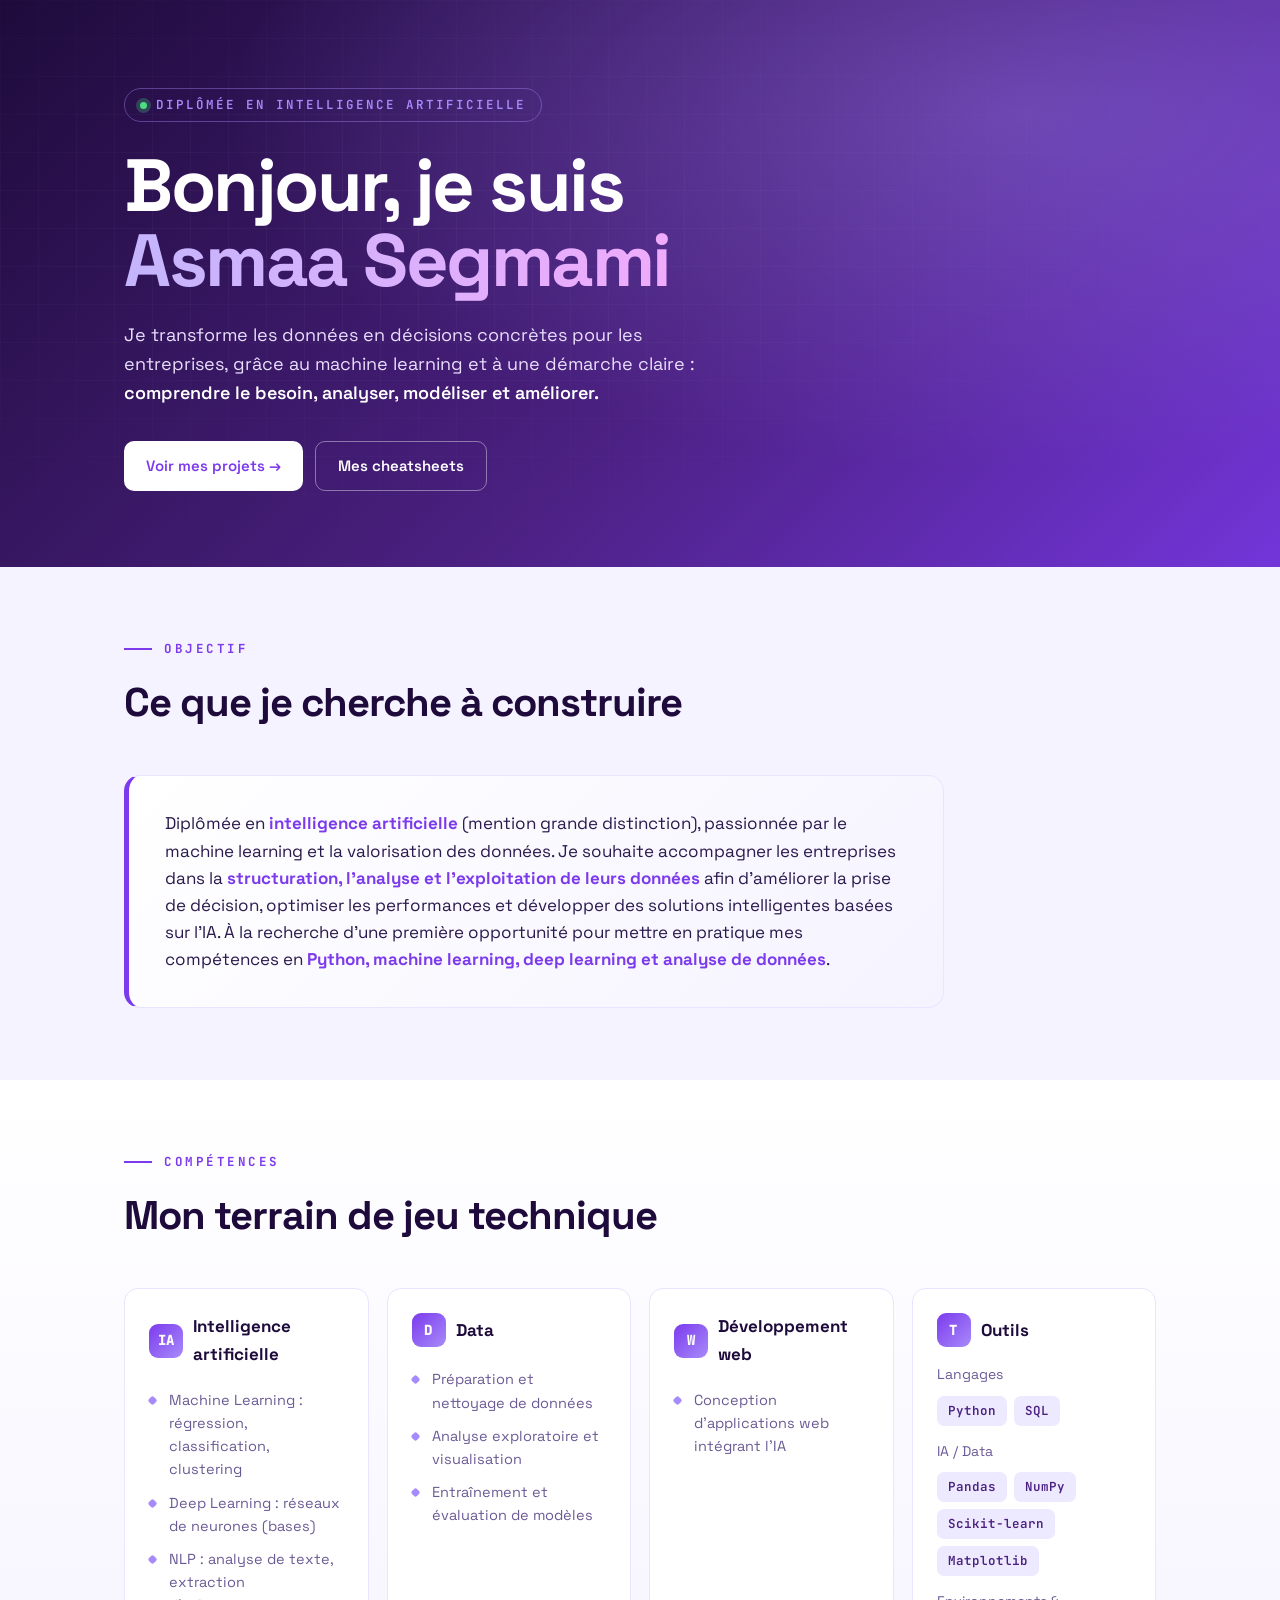
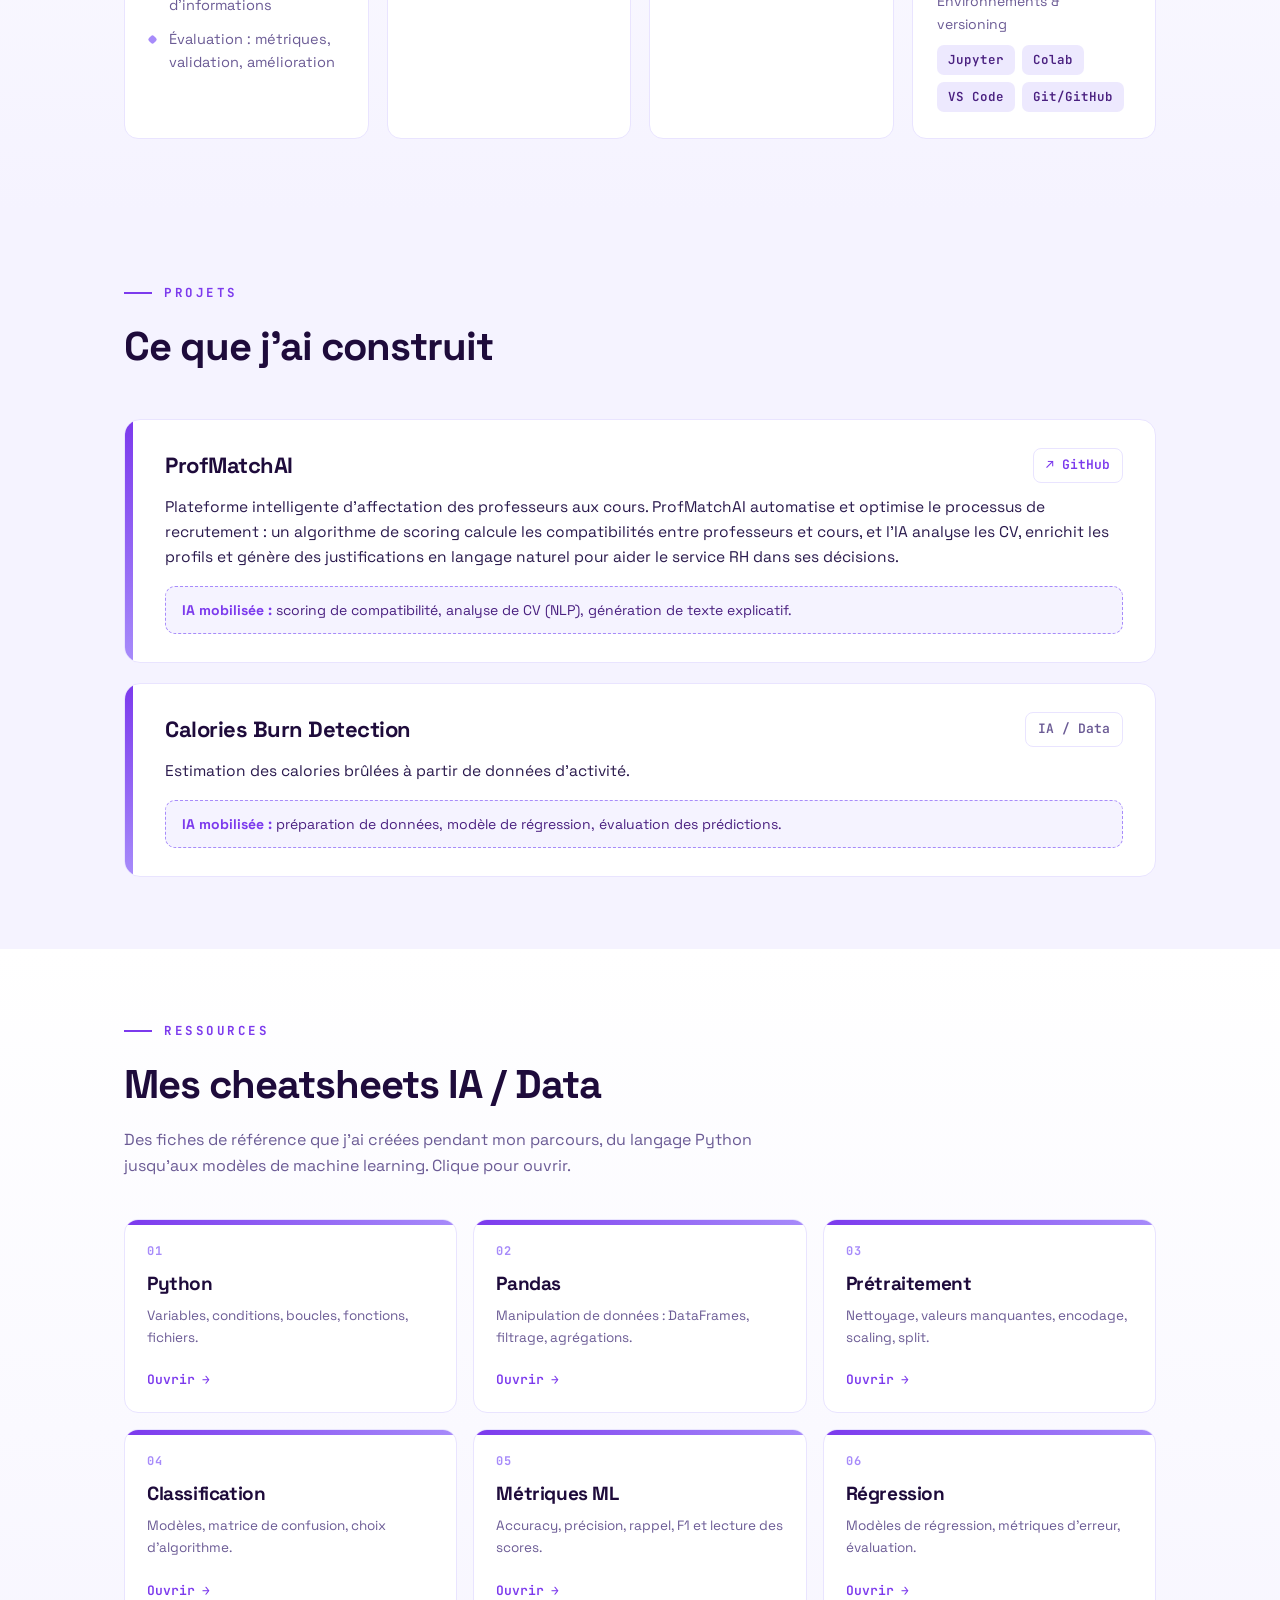
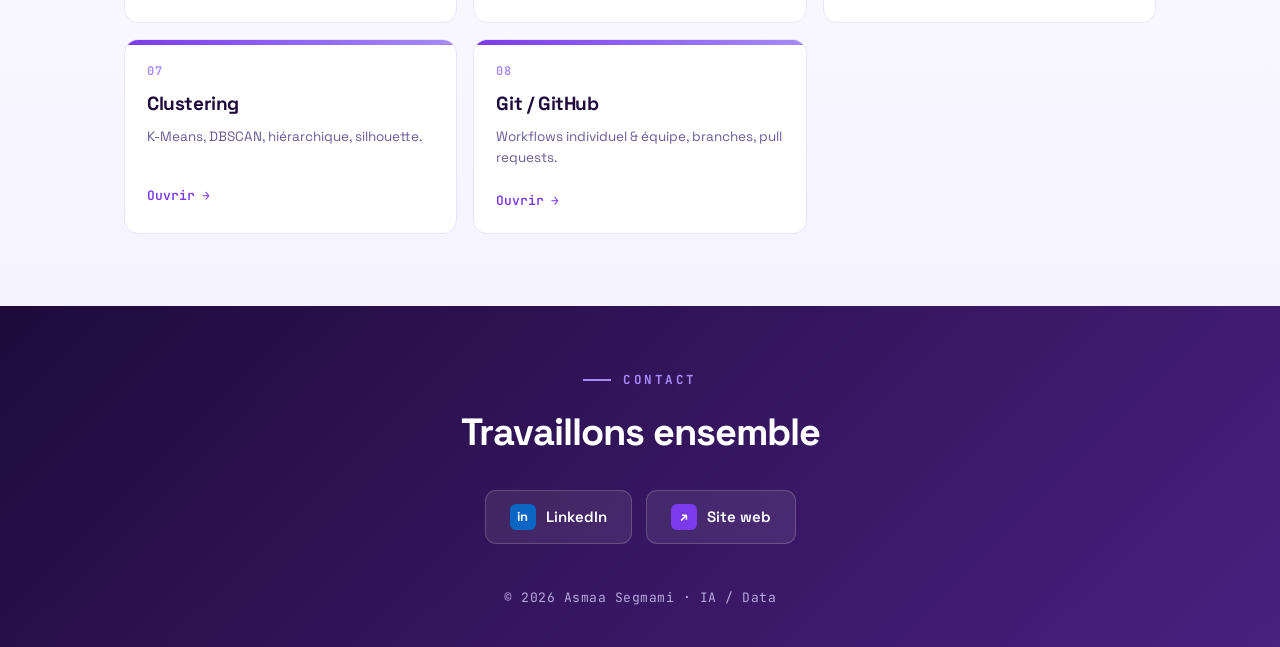
==== commit 85f34425: "Add files via upload" ====
--- a/index.html
+++ b/index.html
@@ -158,7 +158,8 @@
     width: 34px; height: 34px; border-radius: 9px;
     display: inline-flex; align-items: center; justify-content: center;
     background: linear-gradient(135deg, var(--accent), var(--soft));
-    color: #fff; font-size: 17px; flex-shrink: 0;
+    color: #fff; font-size: 14px; font-weight: 800; letter-spacing: 0.5px;
+    font-family: 'JetBrains Mono', monospace; flex-shrink: 0;
   }
   .skill-card ul { list-style: none; }
   .skill-card li {
@@ -282,11 +283,30 @@
   .ic-web { background: var(--accent); }
   .copyr { font-size: 13px; color: #b9a8e0; font-family: 'JetBrains Mono', monospace; letter-spacing: 0.5px; }
 
-  @media (max-width: 600px) {
+  @media (max-width: 760px) {
+    .wrap { padding: 0 18px; }
     .hero { padding: 64px 0 56px; }
     section.block { padding: 54px 0; }
-    .objectif { padding: 26px 24px; }
+    .sec-head { margin-bottom: 30px; }
+    .objectif { padding: 26px 24px; font-size: 16px; }
+    .proj-card { grid-template-columns: 6px 1fr; }
     .proj-body { padding: 22px 22px; }
+    .proj-name { font-size: 20px; }
+    .skills-grid { grid-template-columns: 1fr; gap: 14px; }
+    .cs-grid { grid-template-columns: repeat(auto-fill, minmax(200px, 1fr)); gap: 14px; }
+  }
+
+  @media (max-width: 480px) {
+    .wrap { padding: 0 14px; }
+    .hero { padding: 52px 0 46px; }
+    .hero p { font-size: 16px; }
+    .cta-row { flex-direction: column; align-items: stretch; }
+    .btn { justify-content: center; }
+    .cs-grid { grid-template-columns: 1fr; }
+    .proj-body { padding: 20px 18px; }
+    .objectif { padding: 22px 18px; }
+    .contact-row { flex-direction: column; align-items: stretch; }
+    .contact-btn { justify-content: center; }
   }
 </style>
 </head>
@@ -297,7 +317,7 @@
   <div class="wrap hero-inner">
     <span class="eyebrow"><span class="dot"></span>Diplômée en intelligence artificielle</span>
     <h1>Bonjour, je suis<br><span class="grad">Asmaa Segmami</span></h1>
-    <p>Je développe des projets pour construire des solutions utiles, avec une démarche claire : <b>comprendre le besoin, implémenter, tester et améliorer.</b></p>
+    <p>Je transforme les données en décisions concrètes pour les entreprises, grâce au machine learning et à une démarche claire : <b>comprendre le besoin, analyser, modéliser et améliorer.</b></p>
     <div class="cta-row">
       <a class="btn btn-main" href="#projets">Voir mes projets →</a>
       <a class="btn btn-ghost" href="#cheatsheets">Mes cheatsheets</a>
@@ -313,9 +333,12 @@
       <h2 class="sec-title">Ce que je cherche à construire</h2>
     </div>
     <div class="objectif">
-      Renforcer mes compétences en <b>IA / Data</b> et en <b>développement web intelligent</b>.
-      Participer à un projet réel en IA / Data : préparation de données, entraînement de modèles
-      et analyse des résultats.
+      Diplômée en <b>intelligence artificielle</b> (mention grande distinction), passionnée par le
+      machine learning et la valorisation des données. Je souhaite accompagner les entreprises dans
+      la <b>structuration, l'analyse et l'exploitation de leurs données</b> afin d'améliorer la prise
+      de décision, optimiser les performances et développer des solutions intelligentes basées sur l'IA.
+      À la recherche d'une première opportunité pour mettre en pratique mes compétences en
+      <b>Python, machine learning, deep learning et analyse de données</b>.
     </div>
   </div>
 </section>
@@ -330,7 +353,7 @@
     <div class="skills-grid">
 
       <div class="skill-card">
-        <h3><span class="skill-ico">🧠</span>Intelligence artificielle</h3>
+        <h3><span class="skill-ico">IA</span>Intelligence artificielle</h3>
         <ul>
           <li>Machine Learning : régression, classification, clustering</li>
           <li>Deep Learning : réseaux de neurones (bases)</li>
@@ -340,7 +363,7 @@
       </div>
 
       <div class="skill-card">
-        <h3><span class="skill-ico">📊</span>Data</h3>
+        <h3><span class="skill-ico">D</span>Data</h3>
         <ul>
           <li>Préparation et nettoyage de données</li>
           <li>Analyse exploratoire et visualisation</li>
@@ -349,14 +372,14 @@
       </div>
 
       <div class="skill-card">
-        <h3><span class="skill-ico">🌐</span>Développement web</h3>
+        <h3><span class="skill-ico">W</span>Développement web</h3>
         <ul>
           <li>Conception d'applications web intégrant l'IA</li>
         </ul>
       </div>
 
       <div class="skill-card">
-        <h3><span class="skill-ico">🛠️</span>Outils</h3>
+        <h3><span class="skill-ico">T</span>Outils</h3>
         <p style="font-size:14px;color:var(--muted);margin-bottom:10px;">Langages</p>
         <div class="chips"><span class="chip">Python</span><span class="chip">SQL</span></div>
         <p style="font-size:14px;color:var(--muted);margin:14px 0 10px;">IA / Data</p>
@@ -399,7 +422,7 @@
         <div class="proj-bar"></div>
         <div class="proj-body">
           <div class="proj-top">
-            <span class="proj-name">🔥 Calories Burn Detection</span>
+            <span class="proj-name">Calories Burn Detection</span>
             <span class="proj-link" style="color:var(--muted);">IA / Data</span>
           </div>
           <p class="proj-desc">
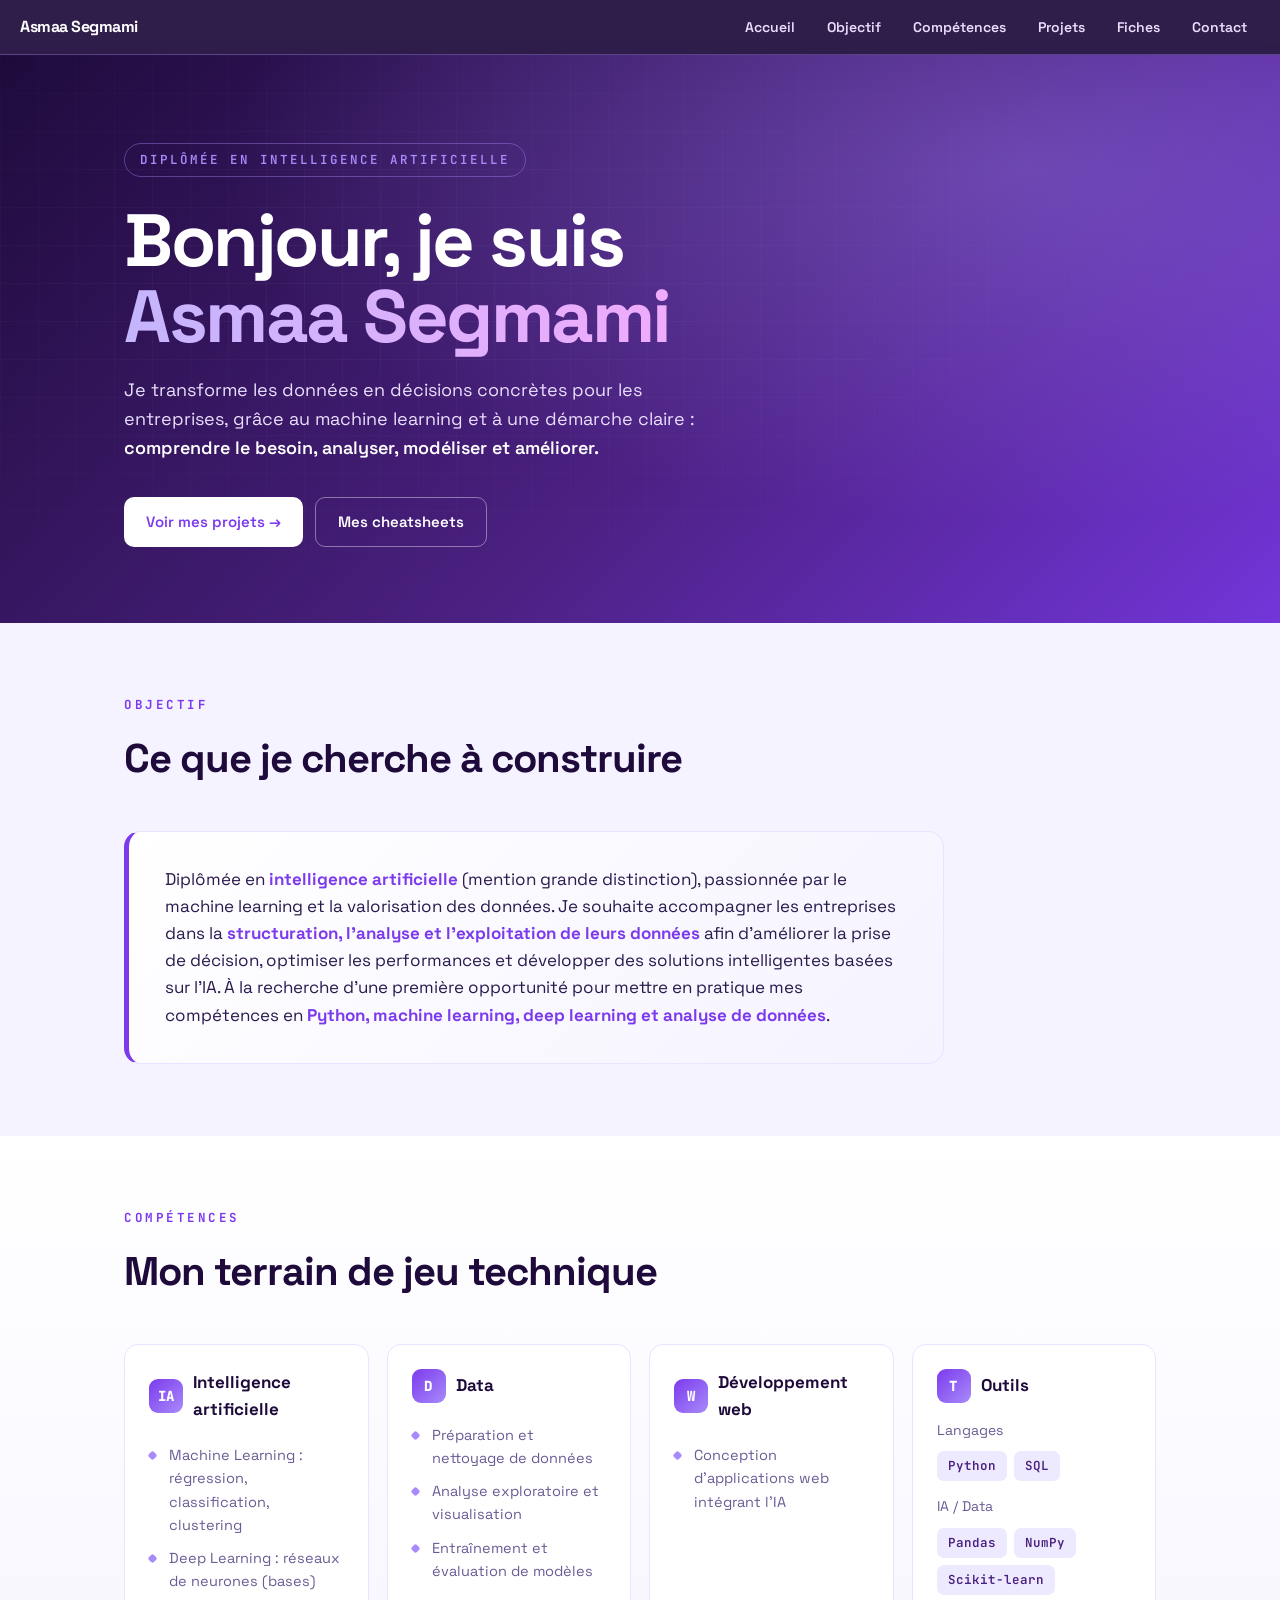
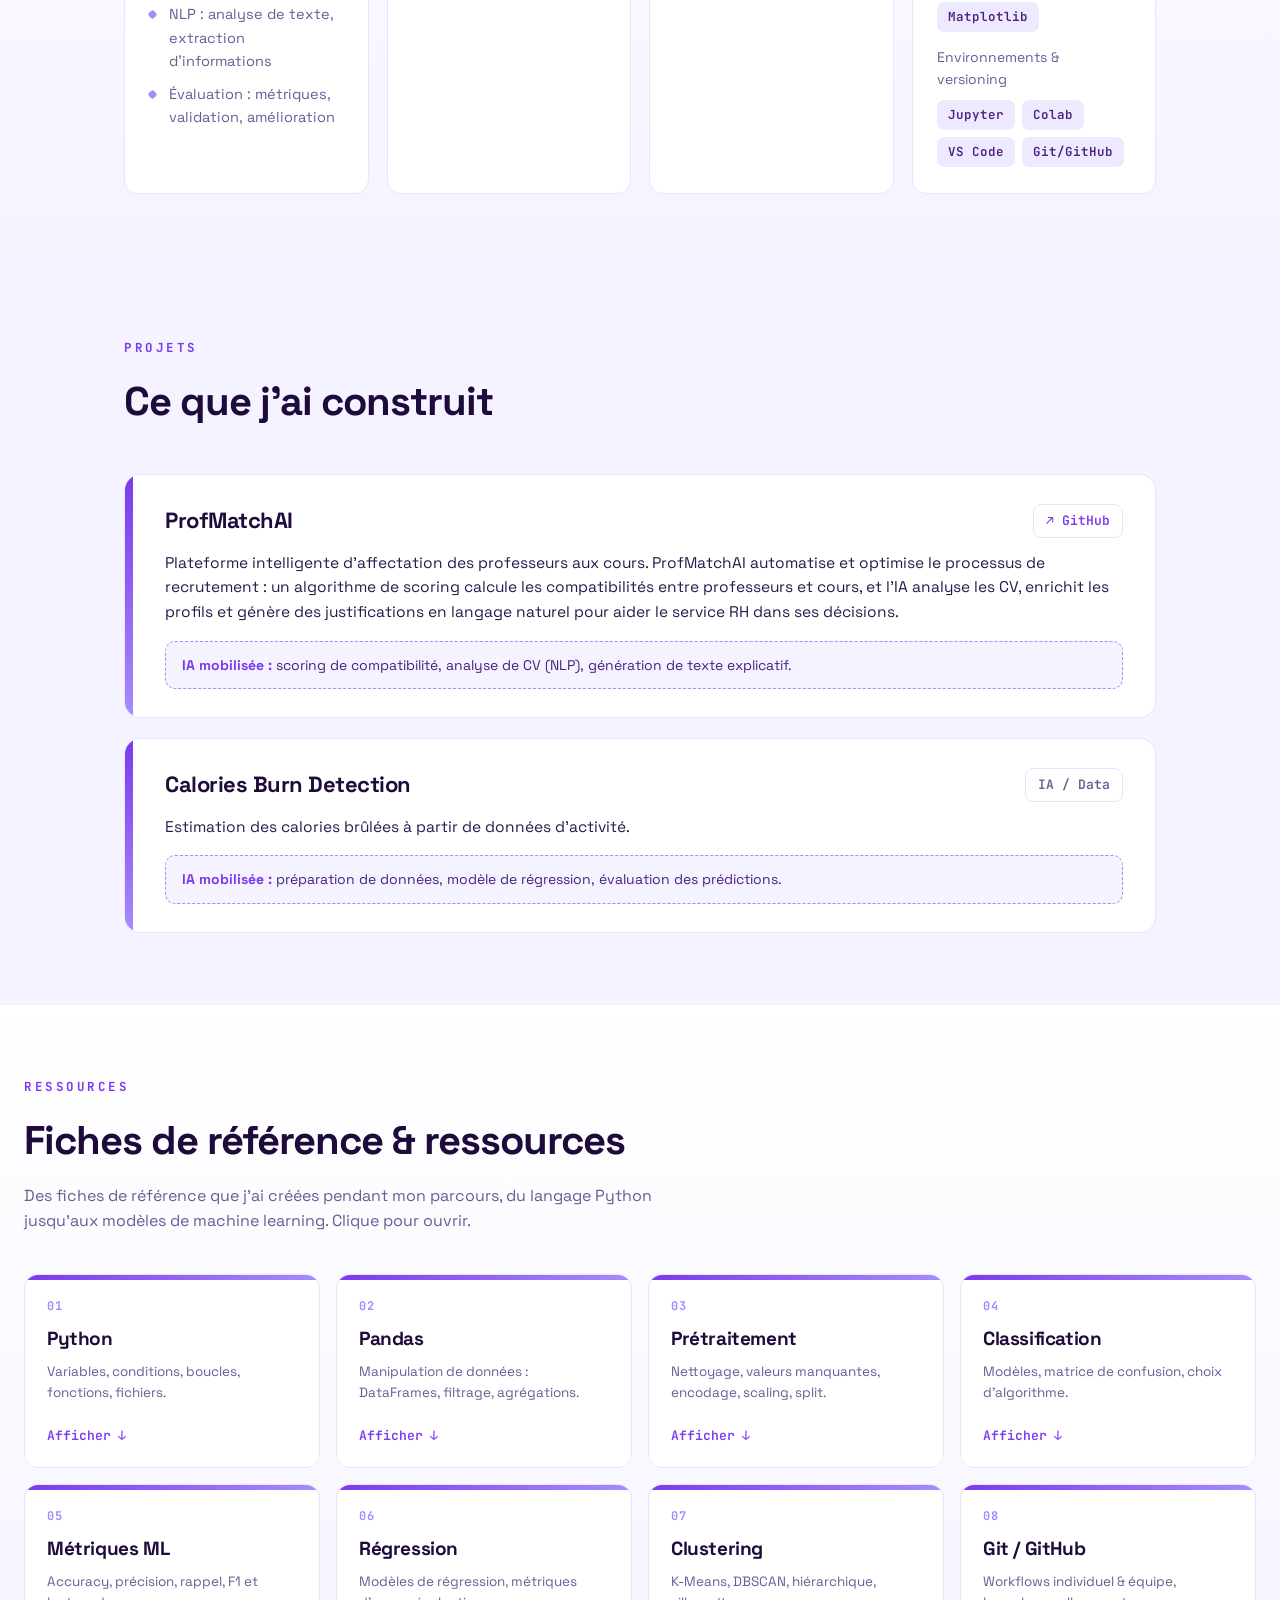
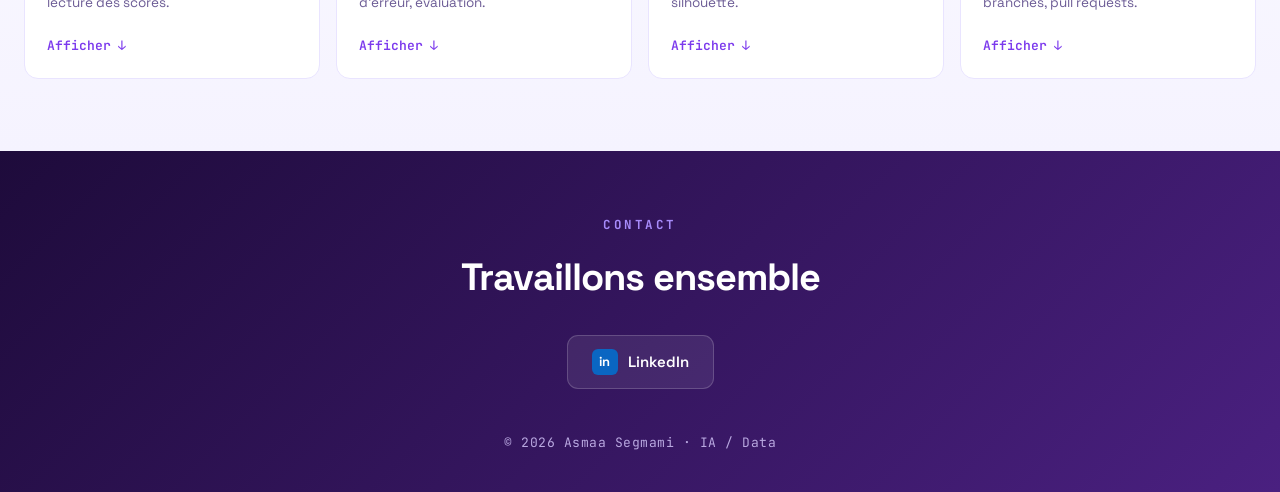
==== commit 4b3c1cd5: "Add files via upload" ====
--- a/index.html
+++ b/index.html
@@ -4,6 +4,51 @@
 <meta charset="UTF-8">
 <meta name="viewport" content="width=device-width, initial-scale=1.0">
 <title>Asmaa Segmami · Portfolio IA / Data</title>
+<meta name="description" content="Asmaa Segmami, diplômée en intelligence artificielle. Portfolio IA / Data : machine learning, deep learning, analyse et préparation de données, Python, Pandas, Scikit-learn. Fiches de référence Python, Pandas, prétraitement, classification, régression, clustering.">
+<meta name="keywords" content="Asmaa Segmami, intelligence artificielle, machine learning, deep learning, data science, data analyst, Python, Pandas, Scikit-learn, cheatsheet IA, portfolio data, préparation de données, classification, régression, clustering">
+<meta name="author" content="Asmaa Segmami">
+<meta name="robots" content="index, follow">
+<meta name="language" content="French">
+<link rel="canonical" href="https://segmami.github.io/">
+
+<!-- Open Graph (Facebook / LinkedIn) -->
+<meta property="og:type" content="website">
+<meta property="og:title" content="Asmaa Segmami · Portfolio IA / Data">
+<meta property="og:description" content="Diplômée en intelligence artificielle : machine learning, deep learning et analyse de données. Découvrez mes projets et mes fiches de référence IA / Data.">
+<meta property="og:url" content="https://segmami.github.io/">
+<meta property="og:locale" content="fr_FR">
+<meta property="og:site_name" content="Asmaa Segmami">
+
+<!-- Twitter Card -->
+<meta name="twitter:card" content="summary_large_image">
+<meta name="twitter:title" content="Asmaa Segmami · Portfolio IA / Data">
+<meta name="twitter:description" content="Diplômée en intelligence artificielle : machine learning, deep learning et analyse de données.">
+
+<!-- Donnees structurees (Google) -->
+<script type="application/ld+json">
+{
+  "@context": "https://schema.org",
+  "@type": "Person",
+  "name": "Asmaa Segmami",
+  "jobTitle": "Ingénieure en intelligence artificielle / Data Scientist",
+  "description": "Diplômée en intelligence artificielle, spécialisée en machine learning, deep learning et analyse de données.",
+  "url": "https://segmami.github.io/",
+  "sameAs": [
+    "https://www.linkedin.com/in/asmaa-segmami/",
+    "https://github.com/segmami"
+  ],
+  "knowsAbout": [
+    "Intelligence artificielle",
+    "Machine Learning",
+    "Deep Learning",
+    "Data Science",
+    "Python",
+    "Pandas",
+    "Scikit-learn"
+  ]
+}
+</script>
+
 <link rel="preconnect" href="https://fonts.googleapis.com">
 <link href="https://fonts.googleapis.com/css2?family=Space+Grotesk:wght@400;500;600;700;800&family=JetBrains+Mono:wght@400;600;700&display=swap" rel="stylesheet">
 <style>
@@ -107,12 +152,10 @@
     font-family: 'JetBrains Mono', monospace;
     font-size: 12.5px; font-weight: 700; letter-spacing: 2.5px; text-transform: uppercase;
     color: var(--accent);
-    display: flex; align-items: center; gap: 12px;
+    display: flex; align-items: center; gap:0;
     margin-bottom: 12px;
   }
-  .sec-kicker::before {
-    content: ''; width: 28px; height: 2px; background: var(--accent); display: inline-block;
-  }
+  .sec-kicker::before { content: none; display: none; }
   .sec-title {
     font-size: clamp(28px, 4vw, 40px);
     font-weight: 800; letter-spacing: -1px; color: var(--deep);
@@ -308,14 +351,61 @@
     .contact-row { flex-direction: column; align-items: stretch; }
     .contact-btn { justify-content: center; }
   }
+
+/* ---- Desactivation du copier-coller ---- */
+*{ -webkit-user-select:none; -moz-user-select:none; -ms-user-select:none; user-select:none; }
+
+/* ---- Barre de navigation collante ---- */
+.topnav{position:sticky;top:0;z-index:1000;
+  background:rgba(30,11,59,0.92);backdrop-filter:blur(8px);
+  border-bottom:1px solid rgba(167,139,250,0.35);
+  display:flex;align-items:center;gap:6px;flex-wrap:wrap;
+  padding:9px 20px;}
+.topnav .brand{font-weight:800;color:#fff;font-size:16px;letter-spacing:-.5px;margin-right:auto;}
+.topnav a{color:#e9defc;font-weight:600;font-size:14px;text-decoration:none;
+  padding:7px 13px;border-radius:8px;transition:background .15s ease;}
+.topnav a:hover{background:rgba(167,139,250,0.22);color:#fff;}
+@media(max-width:560px){.topnav .brand{width:100%;margin-bottom:4px;}}
+
+/* ---- Accordeon cheatsheets (dans la grille, hauteur flexible) ---- */
+.cs-card{cursor:pointer;}
+.cs-card.active{border-color:var(--accent);box-shadow:0 14px 30px rgba(124,58,237,.22);}
+/* la section cheatsheets est plus large pour laisser respirer les fiches */
+#cheatsheets .wrap{max-width:1500px;}
+/* le panneau reste DANS la grille : toute la largeur des colonnes, sans debordement */
+.cs-panel{grid-column:1/-1;display:none;margin-top:14px;
+  border:1.5px solid var(--soft);border-radius:14px;overflow:hidden;
+  background:var(--white);box-shadow:0 12px 30px rgba(124,58,237,.14);}
+.cs-panel.open{display:block;}
+.cs-panel .cs-panel-bar{display:flex;align-items:center;justify-content:space-between;
+  padding:12px 22px;background:linear-gradient(90deg,var(--deep),var(--mid));color:#fff;}
+.cs-panel .cs-panel-bar b{font-size:16px;font-weight:800;}
+.cs-panel .cs-close{cursor:pointer;background:rgba(255,255,255,.15);border:1px solid rgba(255,255,255,.3);
+  color:#fff;font-weight:700;font-size:13px;border-radius:8px;padding:7px 14px;}
+.cs-panel .cs-close:hover{background:rgba(255,255,255,.28);}
+/* hauteur pilotee par JS (auto selon la cheatsheet) */
+.cs-panel iframe{width:100%;height:600px;border:0;display:block;background:#fff;
+  transition:height .25s ease;}
 </style>
 </head>
 <body>
 
+<nav class="topnav">
+  <span class="brand">Asmaa Segmami</span>
+  <a href="#top">Accueil</a>
+  <a href="#objectif">Objectif</a>
+  <a href="#competences">Compétences</a>
+  <a href="#projets">Projets</a>
+  <a href="#cheatsheets">Fiches</a>
+  <a href="#contact">Contact</a>
+</nav>
+
+
 <!-- HERO -->
+<span id="top"></span>
 <header class="hero">
   <div class="wrap hero-inner">
-    <span class="eyebrow"><span class="dot"></span>Diplômée en intelligence artificielle</span>
+    <span class="eyebrow">Diplômée en intelligence artificielle</span>
     <h1>Bonjour, je suis<br><span class="grad">Asmaa Segmami</span></h1>
     <p>Je transforme les données en décisions concrètes pour les entreprises, grâce au machine learning et à une démarche claire : <b>comprendre le besoin, analyser, modéliser et améliorer.</b></p>
     <div class="cta-row">
@@ -441,7 +531,7 @@
   <div class="wrap">
     <div class="sec-head">
       <div class="sec-kicker">Ressources</div>
-      <h2 class="sec-title">Mes cheatsheets IA / Data</h2>
+      <h2 class="sec-title">Fiches de référence &amp; ressources</h2>
       <p style="color:var(--muted);font-size:16px;margin-top:10px;max-width:640px;">
         Des fiches de référence que j'ai créées pendant mon parcours, du langage Python jusqu'aux
         modèles de machine learning. Clique pour ouvrir.
@@ -449,68 +539,66 @@
     </div>
     <div class="cs-grid">
 
-      <div class="cs-card">
-        <a class="cs-link-abs" href="1_python_cheatsheet.html"></a>
+      <div class="cs-card" data-i="0" onclick="toggleCS(0)">
         <div class="cs-num">01</div>
         <div class="cs-title">Python</div>
         <div class="cs-tag">Variables, conditions, boucles, fonctions, fichiers.</div>
-        <span class="cs-open">Ouvrir <span class="arr">→</span></span>
-      </div>
-
-      <div class="cs-card">
-        <a class="cs-link-abs" href="2_pandas_cheatsheet.html"></a>
+        <span class="cs-open">Afficher <span class="arr">↓</span></span>
+      </div>
+
+      <div class="cs-card" data-i="1" onclick="toggleCS(1)">
         <div class="cs-num">02</div>
         <div class="cs-title">Pandas</div>
         <div class="cs-tag">Manipulation de données : DataFrames, filtrage, agrégations.</div>
-        <span class="cs-open">Ouvrir <span class="arr">→</span></span>
-      </div>
-
-      <div class="cs-card">
-        <a class="cs-link-abs" href="3_pretraitement_cheatsheet.html"></a>
+        <span class="cs-open">Afficher <span class="arr">↓</span></span>
+      </div>
+
+      <div class="cs-card" data-i="2" onclick="toggleCS(2)">
         <div class="cs-num">03</div>
         <div class="cs-title">Prétraitement</div>
         <div class="cs-tag">Nettoyage, valeurs manquantes, encodage, scaling, split.</div>
-        <span class="cs-open">Ouvrir <span class="arr">→</span></span>
-      </div>
-
-      <div class="cs-card">
-        <a class="cs-link-abs" href="4_classification_cheatsheet.html"></a>
+        <span class="cs-open">Afficher <span class="arr">↓</span></span>
+      </div>
+
+      <div class="cs-card" data-i="3" onclick="toggleCS(3)">
         <div class="cs-num">04</div>
         <div class="cs-title">Classification</div>
         <div class="cs-tag">Modèles, matrice de confusion, choix d'algorithme.</div>
-        <span class="cs-open">Ouvrir <span class="arr">→</span></span>
-      </div>
-
-      <div class="cs-card">
-        <a class="cs-link-abs" href="4_cheatsheet_ml_metrics.html"></a>
+        <span class="cs-open">Afficher <span class="arr">↓</span></span>
+      </div>
+
+      <div class="cs-card" data-i="4" onclick="toggleCS(4)">
         <div class="cs-num">05</div>
         <div class="cs-title">Métriques ML</div>
         <div class="cs-tag">Accuracy, précision, rappel, F1 et lecture des scores.</div>
-        <span class="cs-open">Ouvrir <span class="arr">→</span></span>
-      </div>
-
-      <div class="cs-card">
-        <a class="cs-link-abs" href="5_regression_cheatsheet.html"></a>
+        <span class="cs-open">Afficher <span class="arr">↓</span></span>
+      </div>
+
+      <div class="cs-card" data-i="5" onclick="toggleCS(5)">
         <div class="cs-num">06</div>
         <div class="cs-title">Régression</div>
         <div class="cs-tag">Modèles de régression, métriques d'erreur, évaluation.</div>
-        <span class="cs-open">Ouvrir <span class="arr">→</span></span>
-      </div>
-
-      <div class="cs-card">
-        <a class="cs-link-abs" href="6_clustering_cheatsheet.html"></a>
+        <span class="cs-open">Afficher <span class="arr">↓</span></span>
+      </div>
+
+      <div class="cs-card" data-i="6" onclick="toggleCS(6)">
         <div class="cs-num">07</div>
         <div class="cs-title">Clustering</div>
         <div class="cs-tag">K-Means, DBSCAN, hiérarchique, silhouette.</div>
-        <span class="cs-open">Ouvrir <span class="arr">→</span></span>
-      </div>
-
-      <div class="cs-card">
-        <a class="cs-link-abs" href="0_git-workflows.html"></a>
+        <span class="cs-open">Afficher <span class="arr">↓</span></span>
+      </div>
+
+      <div class="cs-card" data-i="7" onclick="toggleCS(7)">
         <div class="cs-num">08</div>
         <div class="cs-title">Git / GitHub</div>
         <div class="cs-tag">Workflows individuel & équipe, branches, pull requests.</div>
-        <span class="cs-open">Ouvrir <span class="arr">→</span></span>
+        <span class="cs-open">Afficher <span class="arr">↓</span></span>
+      </div>
+
+      <div class="cs-panel" id="csPanel">
+        <div class="cs-panel-bar"><b id="csPanelTitle"></b>
+          <button class="cs-close" onclick="closeCS()">✕ Fermer</button></div>
+        <iframe id="csFrame" src="" title="cheatsheet"></iframe>
       </div>
 
     </div>
@@ -526,13 +614,68 @@
       <a class="contact-btn" href="https://www.linkedin.com/in/asmaa-segmami/" target="_blank" rel="noopener">
         <span class="ic ic-li">in</span> LinkedIn
       </a>
-      <a class="contact-btn" href="https://segmami.github.io/" target="_blank" rel="noopener">
-        <span class="ic ic-web">↗</span> Site web
-      </a>
     </div>
     <div class="copyr">© 2026 Asmaa Segmami · IA / Data</div>
   </div>
 </footer>
 
+<script>
+(function(){
+  ['copy','cut','contextmenu','dragstart','selectstart'].forEach(function(evt){
+    document.addEventListener(evt, function(e){ e.preventDefault(); }, {capture:true});
+  });
+  document.addEventListener('keydown', function(e){
+    var k = e.key.toLowerCase();
+    if((e.ctrlKey||e.metaKey) && ['c','x','a','s','u','p'].indexOf(k)!==-1){
+      e.preventDefault();
+    }
+  }, {capture:true});
+})();
+</script>
+<script>
+var CS = [['1_python_cheatsheet.html', 'Python'], ['2_pandas_cheatsheet.html', 'Pandas'], ['3_pretraitement_cheatsheet.html', 'Prétraitement'], ['4_classification_cheatsheet.html', 'Classification'], ['4_cheatsheet_ml_metrics.html', 'Métriques ML'], ['5_regression_cheatsheet.html', 'Régression'], ['6_clustering_cheatsheet.html', 'Clustering'], ['0_git-workflows.html', 'Git / GitHub']];
+var current = -1;
+var currentFile = '';
+
+function toggleCS(i){
+  if(current === i){ closeCS(); return; }
+  current = i;
+  document.querySelectorAll('.cs-card').forEach(function(c){c.classList.remove('active');});
+  var card = document.querySelector('.cs-card[data-i="'+i+'"]');
+  if(card) card.classList.add('active');
+  var panel = document.getElementById('csPanel');
+  var frame = document.getElementById('csFrame');
+  currentFile = CS[i][0];
+  document.getElementById('csPanelTitle').textContent = CS[i][1];
+  frame.style.height = '600px';           // hauteur provisoire le temps du chargement
+  frame.src = currentFile;
+  panel.classList.add('open');
+  panel.scrollIntoView({behavior:'smooth', block:'start'});
+}
+
+function closeCS(){
+  current = -1; currentFile = '';
+  document.getElementById('csPanel').classList.remove('open');
+  document.getElementById('csFrame').src = '';
+  document.querySelectorAll('.cs-card').forEach(function(c){c.classList.remove('active');});
+}
+
+// Reception de la hauteur reelle de la cheatsheet -> hauteur flexible
+window.addEventListener('message', function(e){
+  var d = e.data;
+  if(d && d.csHeight){
+    var frame = document.getElementById('csFrame');
+    // on n'ajuste que si le message vient bien de la cheatsheet affichee
+    if(currentFile && (!d.src || currentFile.indexOf(d.src) !== -1 || d.src.indexOf(currentFile) !== -1)){
+      var target = d.csHeight;
+      var actuel = parseInt(frame.style.height, 10) || 0;
+      // n'ajuste que si l'ecart depasse 8px -> stoppe toute boucle
+      if(Math.abs(target - actuel) > 8){
+        frame.style.height = target + 'px';
+      }
+    }
+  }
+});
+</script>
 </body>
 </html>
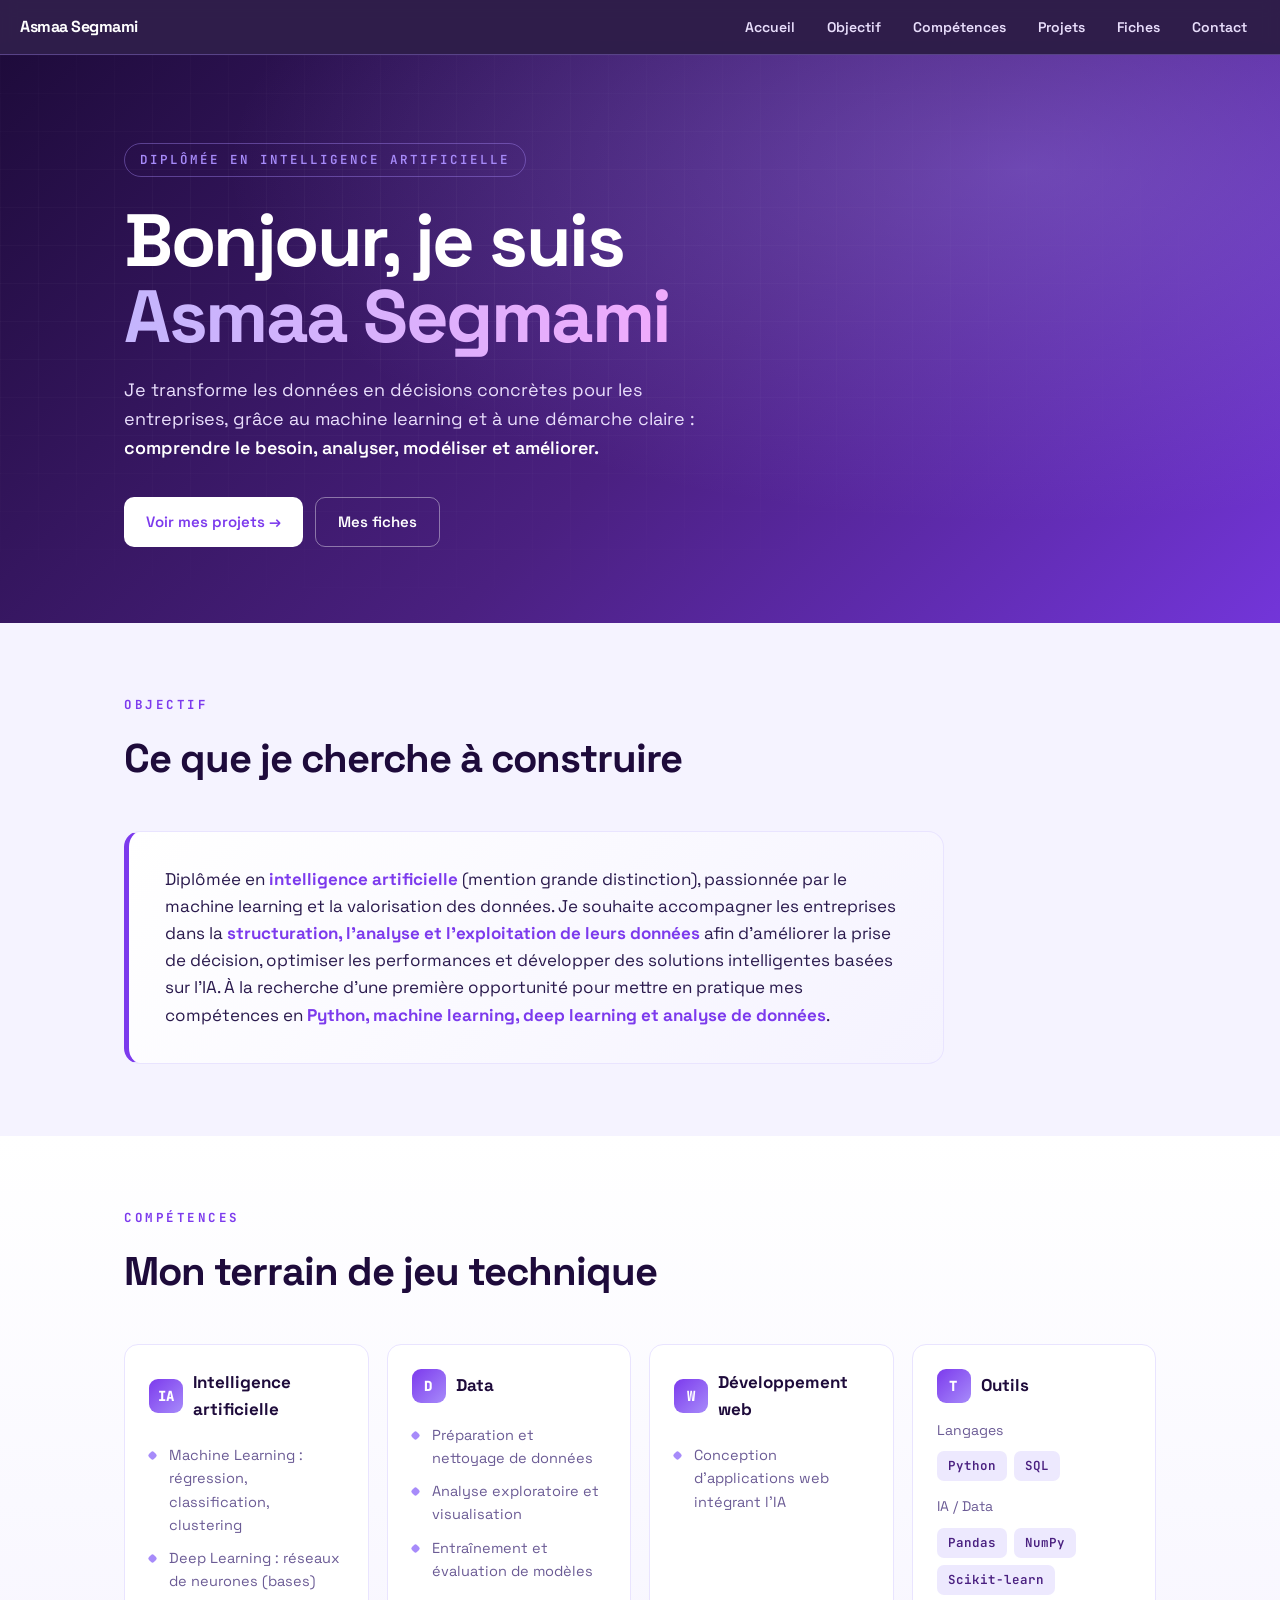
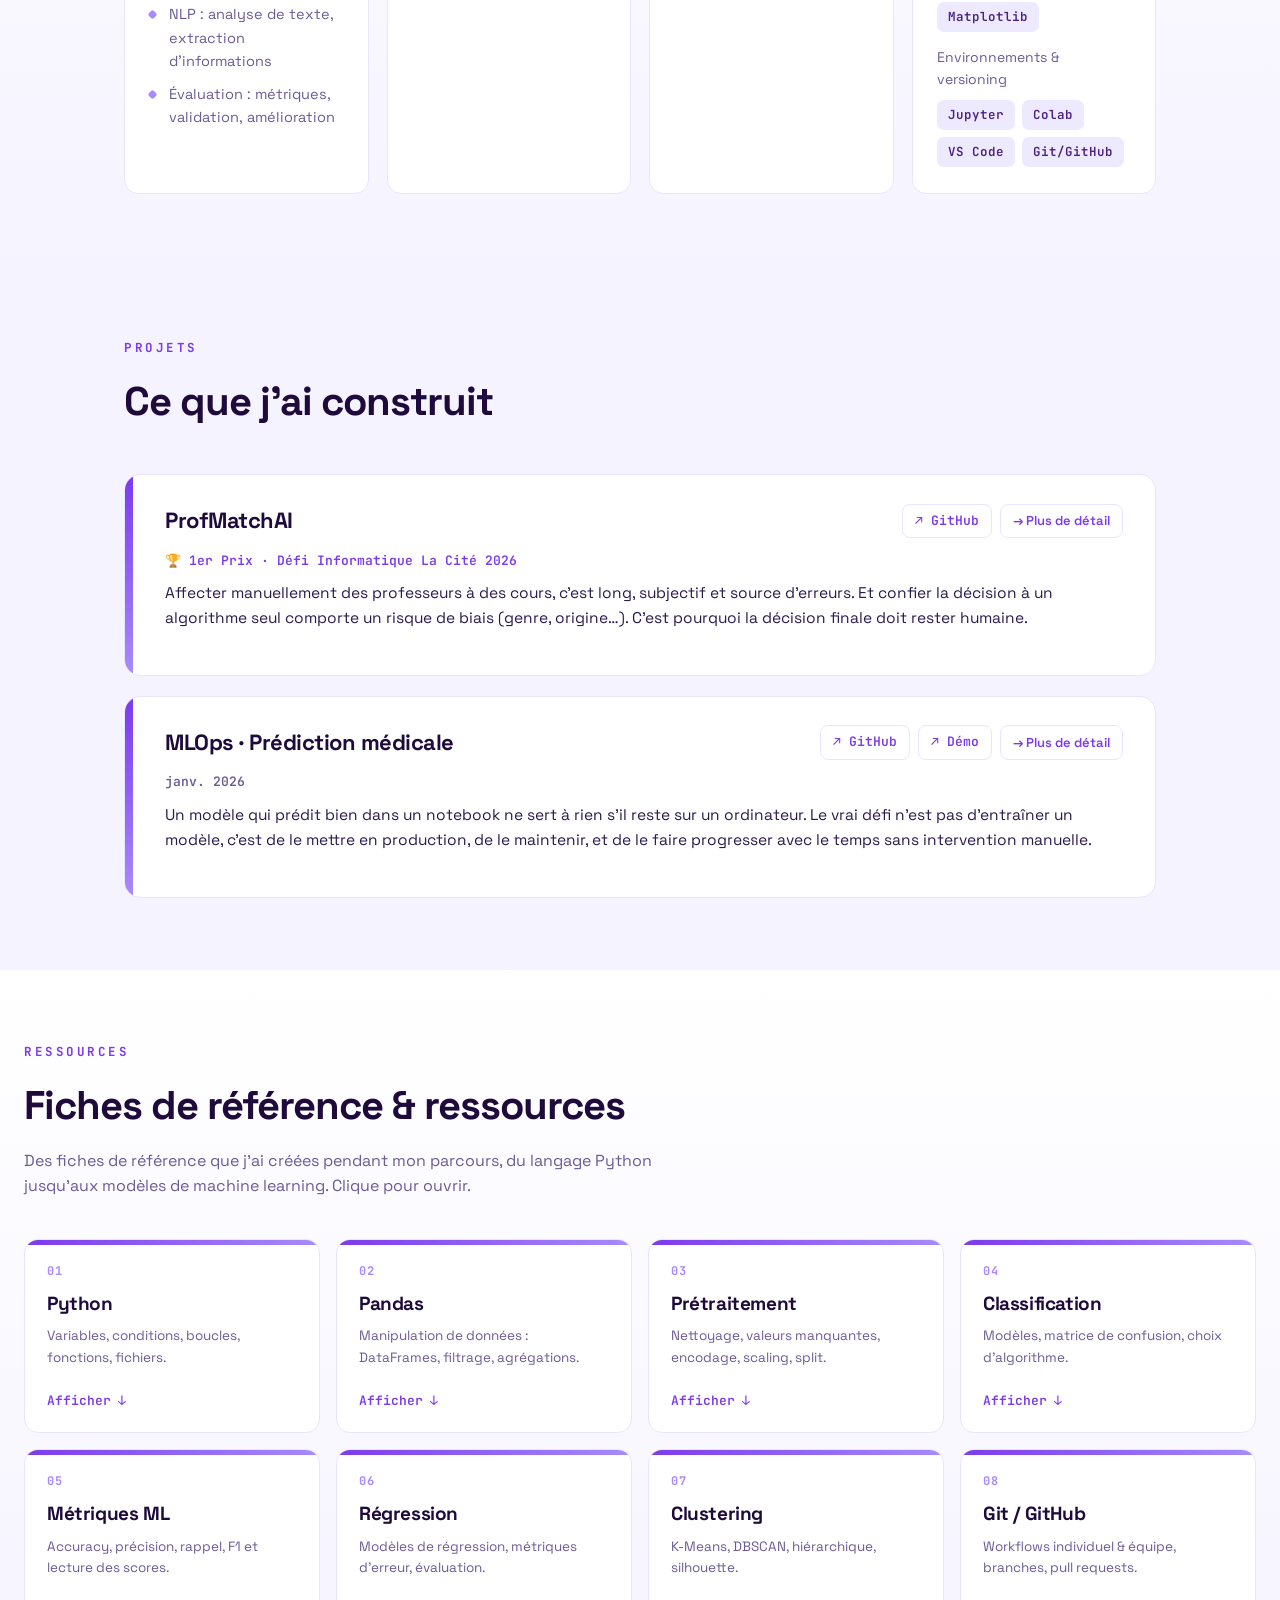
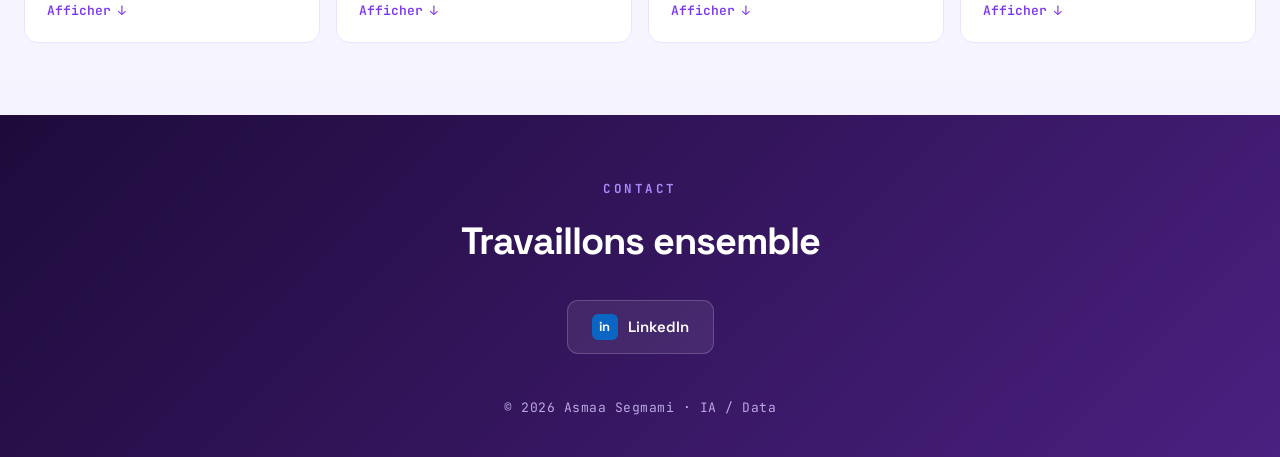
==== commit 297c6a6f: "Add files via upload" ====
--- a/index.html
+++ b/index.html
@@ -386,6 +386,8 @@
 /* hauteur pilotee par JS (auto selon la cheatsheet) */
 .cs-panel iframe{width:100%;height:600px;border:0;display:block;background:#fff;
   transition:height .25s ease;}
+#projPanel{width:100%;}
+#projPanel iframe{height:900px;}
 </style>
 </head>
 <body>
@@ -410,7 +412,7 @@
     <p>Je transforme les données en décisions concrètes pour les entreprises, grâce au machine learning et à une démarche claire : <b>comprendre le besoin, analyser, modéliser et améliorer.</b></p>
     <div class="cta-row">
       <a class="btn btn-main" href="#projets">Voir mes projets →</a>
-      <a class="btn btn-ghost" href="#cheatsheets">Mes cheatsheets</a>
+      <a class="btn btn-ghost" href="#cheatsheets">Mes fiches</a>
     </div>
   </div>
 </header>
@@ -496,15 +498,15 @@
         <div class="proj-body">
           <div class="proj-top">
             <span class="proj-name">ProfMatchAI</span>
-            <a class="proj-link" href="https://github.com/YvanJaures/ProfMatchAI" target="_blank" rel="noopener">↗ GitHub</a>
+            <div style="display:flex;gap:8px;flex-wrap:wrap;">
+              <a class="proj-link" href="https://github.com/YvanJaures/ProfMatchAI" target="_blank" rel="noopener">↗ GitHub</a>
+              <button type="button" class="proj-link" style="cursor:pointer;background:none;font-family:inherit;" onclick="toggleProj('profmatchai.html','ProfMatchAI')">→ Plus de détail</button>
+            </div>
           </div>
+          <p style="font-family:'JetBrains Mono',monospace;font-size:13px;color:var(--accent);font-weight:600;margin-bottom:10px;">🏆 1er Prix · Défi Informatique La Cité 2026</p>
           <p class="proj-desc">
-            Plateforme intelligente d'affectation des professeurs aux cours. ProfMatchAI automatise
-            et optimise le processus de recrutement : un algorithme de scoring calcule les compatibilités
-            entre professeurs et cours, et l'IA analyse les CV, enrichit les profils et génère des
-            justifications en langage naturel pour aider le service RH dans ses décisions.
+            Affecter manuellement des professeurs à des cours, c'est long, subjectif et source d'erreurs. Et confier la décision à un algorithme seul comporte un risque de biais (genre, origine…). C'est pourquoi la décision finale doit rester humaine.
           </p>
-          <div class="proj-ai"><b>IA mobilisée :</b> scoring de compatibilité, analyse de CV (NLP), génération de texte explicatif.</div>
         </div>
       </div>
 
@@ -512,14 +514,24 @@
         <div class="proj-bar"></div>
         <div class="proj-body">
           <div class="proj-top">
-            <span class="proj-name">Calories Burn Detection</span>
-            <span class="proj-link" style="color:var(--muted);">IA / Data</span>
+            <span class="proj-name">MLOps · Prédiction médicale</span>
+            <div style="display:flex;gap:8px;flex-wrap:wrap;">
+              <a class="proj-link" href="https://github.com/segmami/mlops" target="_blank" rel="noopener">↗ GitHub</a>
+              <a class="proj-link" href="https://mlops-public.onrender.com" target="_blank" rel="noopener">↗ Démo</a>
+              <button type="button" class="proj-link" style="cursor:pointer;background:none;font-family:inherit;" onclick="toggleProj('mlops.html','MLOps · Prédiction médicale')">→ Plus de détail</button>
+            </div>
           </div>
+          <p style="font-family:'JetBrains Mono',monospace;font-size:13px;color:var(--muted);font-weight:600;margin-bottom:10px;">janv. 2026</p>
           <p class="proj-desc">
-            Estimation des calories brûlées à partir de données d'activité.
+            Un modèle qui prédit bien dans un notebook ne sert à rien s'il reste sur un ordinateur. Le vrai défi n'est pas d'entraîner un modèle, c'est de le mettre en production, de le maintenir, et de le faire progresser avec le temps sans intervention manuelle.
           </p>
-          <div class="proj-ai"><b>IA mobilisée :</b> préparation de données, modèle de régression, évaluation des prédictions.</div>
         </div>
+      </div>
+
+      <div class="cs-panel" id="projPanel">
+        <div class="cs-panel-bar"><b id="projPanelTitle"></b>
+          <button class="cs-close" onclick="closeProj()">✕ Fermer</button></div>
+        <iframe id="projFrame" src="" title="détail projet"></iframe>
       </div>
 
     </div>
@@ -677,5 +689,38 @@
   }
 });
 </script>
+<script>
+function toggleProj(file, title){
+  var panel = document.getElementById('projPanel');
+  var frame = document.getElementById('projFrame');
+  var isOpen = panel.classList.contains('open') && frame.getAttribute('data-file') === file;
+  if(isOpen){ closeProj(); return; }
+  frame.setAttribute('data-file', file);
+  frame.style.height = '600px';
+  frame.src = file;
+  document.getElementById('projPanelTitle').textContent = title;
+  panel.classList.add('open');
+  panel.scrollIntoView({behavior:'smooth', block:'start'});
+}
+function closeProj(){
+  var panel = document.getElementById('projPanel');
+  var frame = document.getElementById('projFrame');
+  panel.classList.remove('open');
+  frame.src = '';
+  frame.removeAttribute('data-file');
+}
+window.addEventListener('message', function(e){
+  var d = e.data;
+  if(d && d.csHeight){
+    var frame = document.getElementById('projFrame');
+    var f = frame.getAttribute('data-file');
+    if(f && (!d.src || f.indexOf(d.src) !== -1 || d.src.indexOf(f) !== -1)){
+      var target = d.csHeight;
+      var actuel = parseInt(frame.style.height, 10) || 0;
+      if(Math.abs(target - actuel) > 8){ frame.style.height = target + 'px'; }
+    }
+  }
+});
+</script>
 </body>
 </html>
